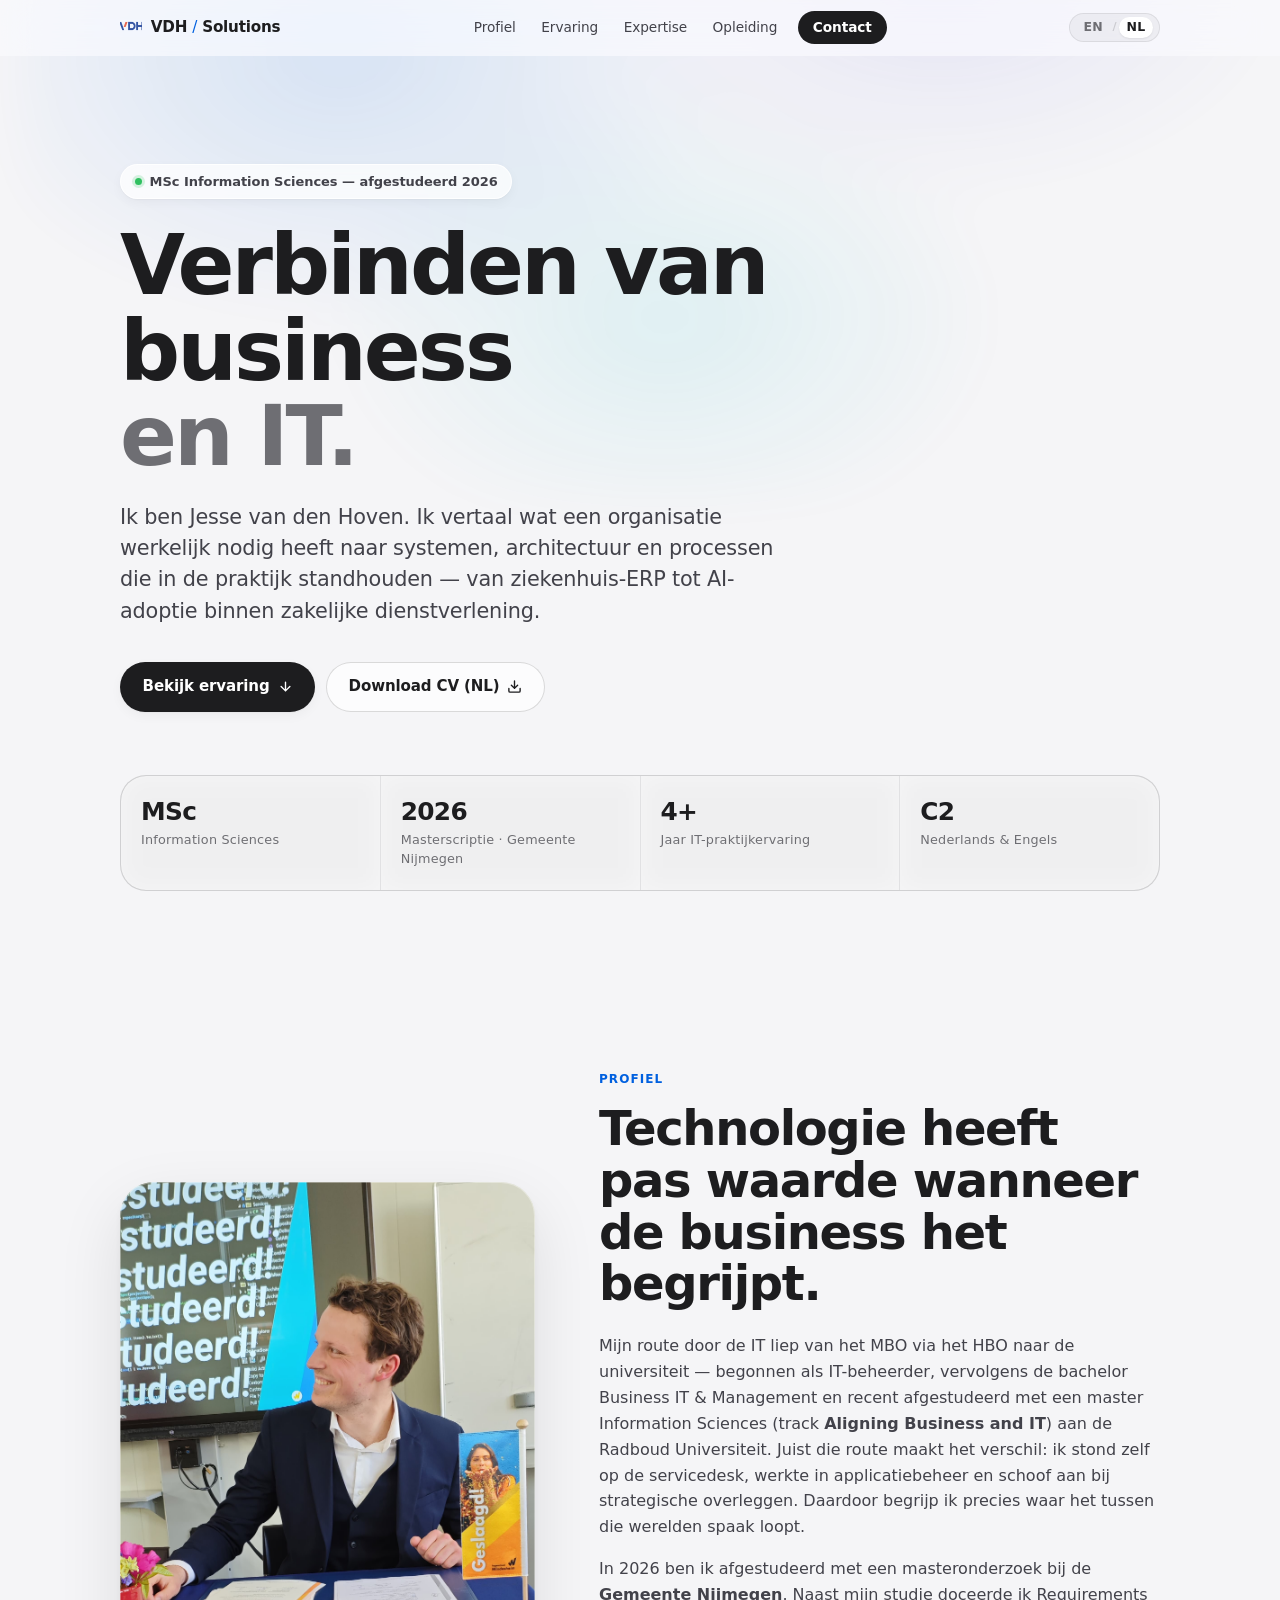
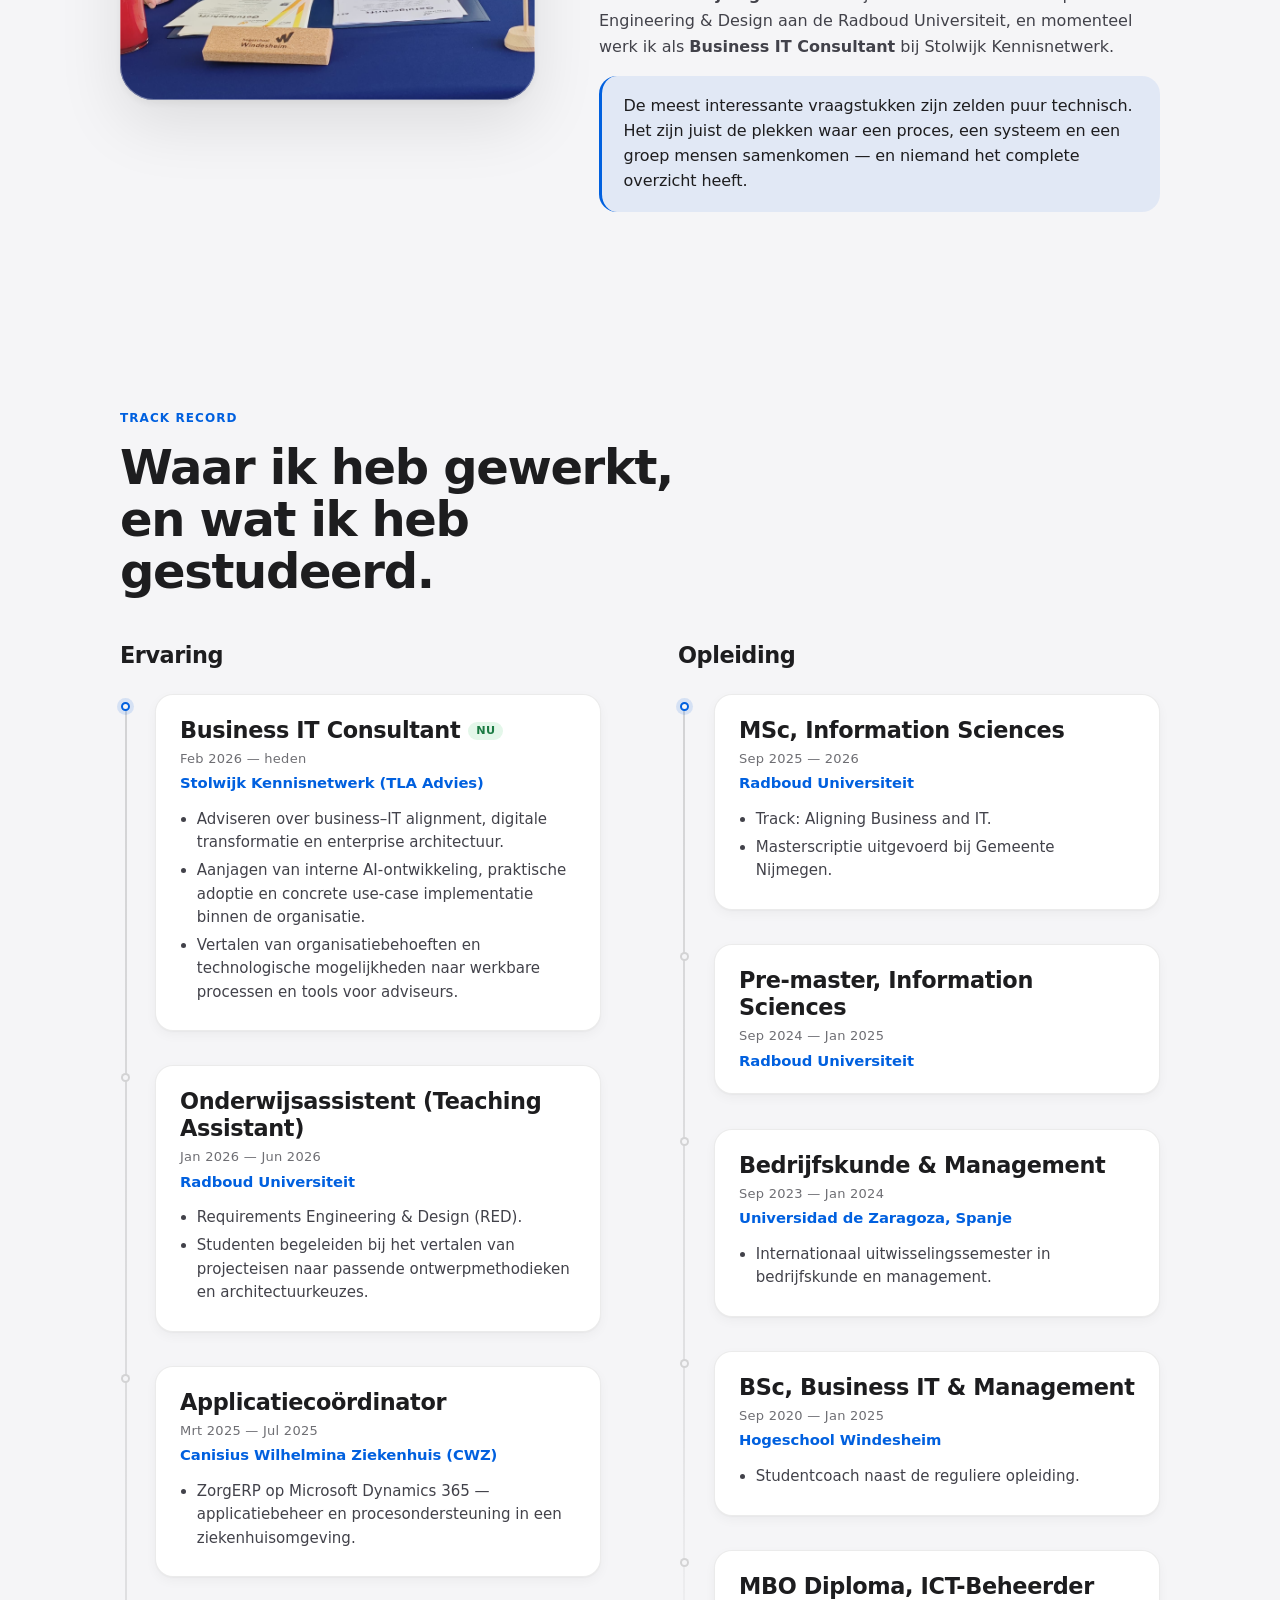
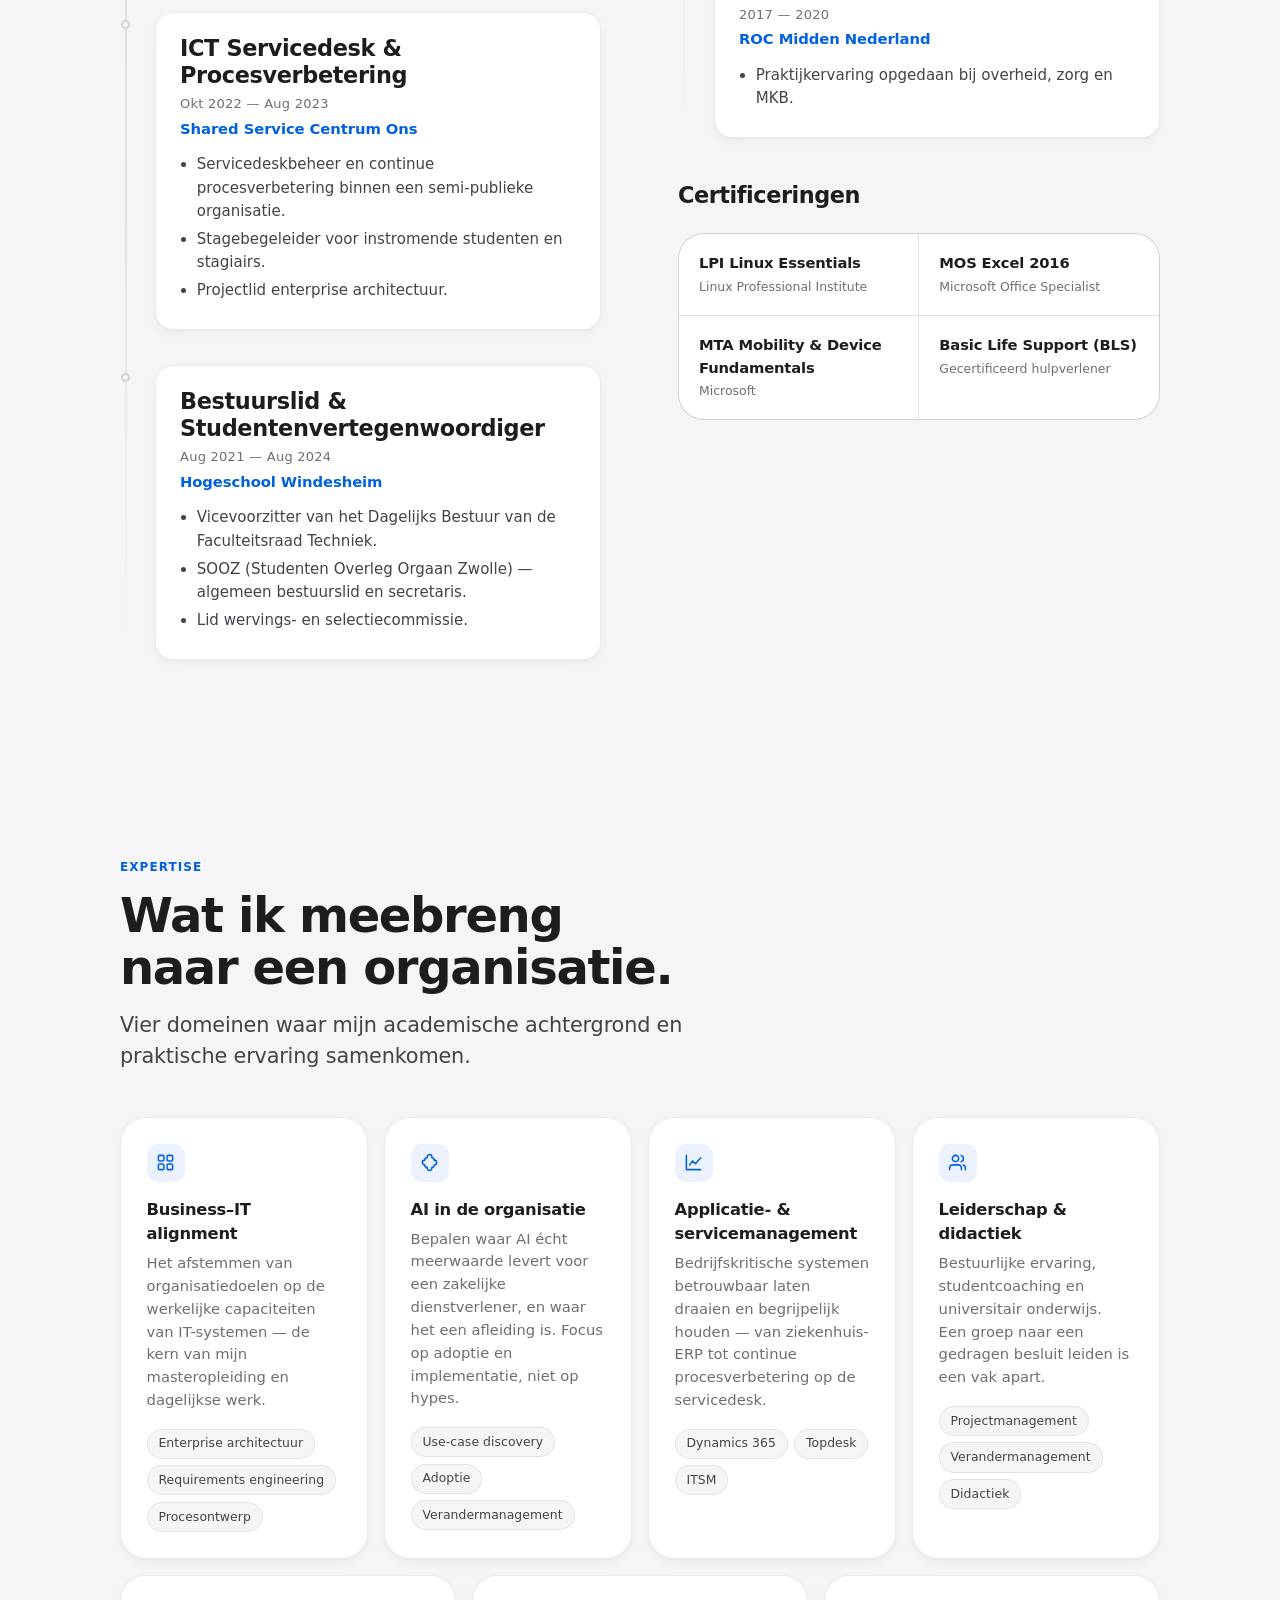
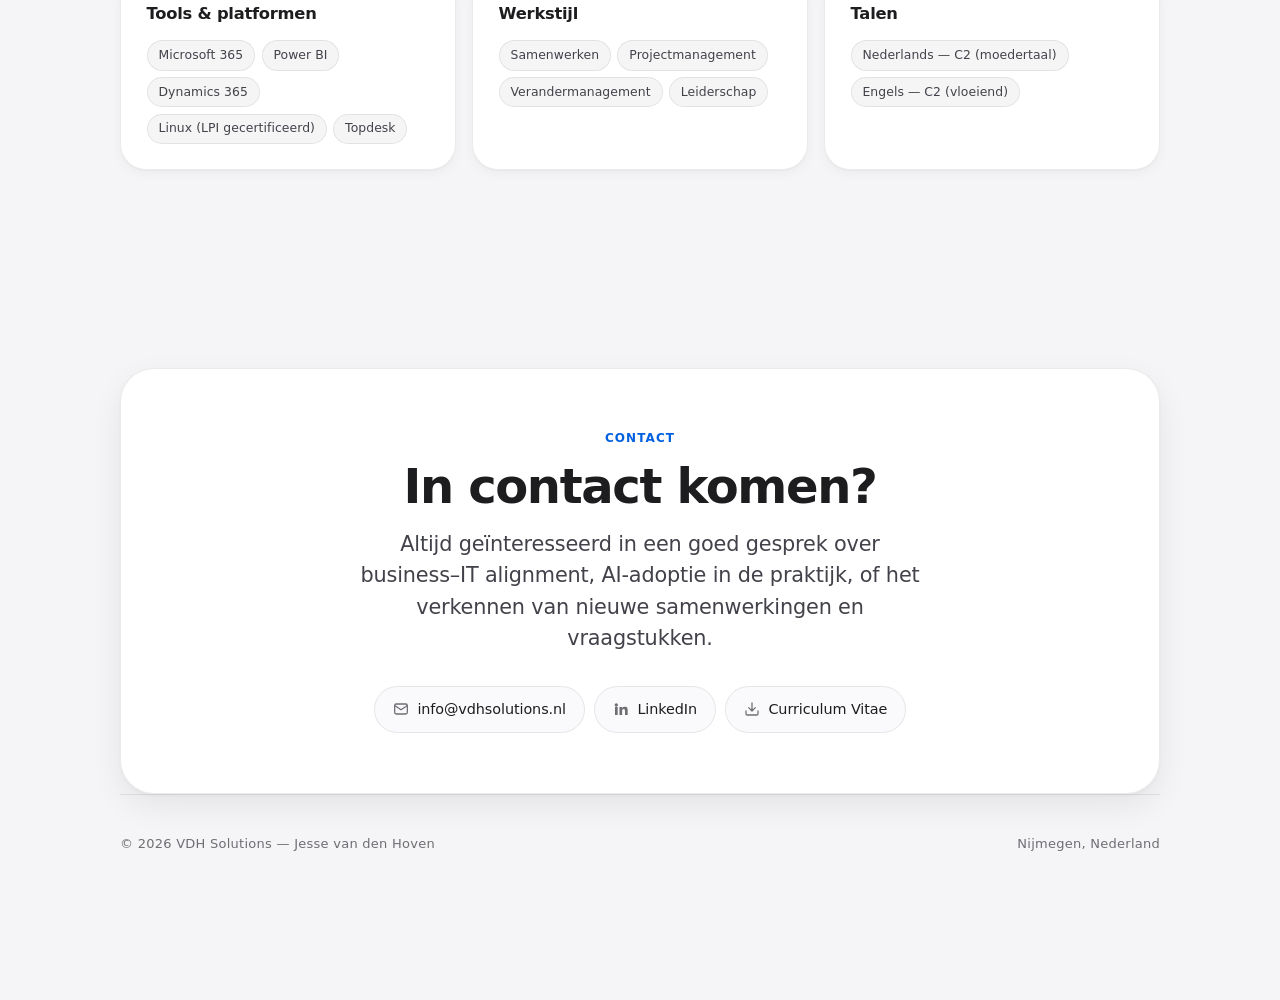
==== nl/index.html @ b7fca04f "Add complete Dutch version with smart switcher and update role to Business IT Consultant" ====
<!DOCTYPE html>
<html lang="nl">
<head>
<meta charset="UTF-8">
<meta name="viewport" content="width=device-width, initial-scale=1, viewport-fit=cover">
<title>Jesse van den Hoven — MSc Information Sciences | VDH Solutions</title>
<meta name="description" content="Jesse van den Hoven — Business IT Consultant & MSc Information Sciences (Aligning Business & IT), Radboud Universiteit. Business–IT alignment, applicatiebeheer en AI-adoptie. Gevestigd in Nijmegen.">
<link rel="canonical" href="https://vdhsolutions.nl/nl/">
<link rel="alternate" hreflang="en" href="https://vdhsolutions.nl/">
<link rel="alternate" hreflang="nl" href="https://vdhsolutions.nl/nl/">
<link rel="alternate" hreflang="x-default" href="https://vdhsolutions.nl/">
<meta name="robots" content="index, follow, max-image-preview:large, max-snippet:-1">
<meta name="author" content="Jesse van den Hoven">
<link rel="icon" href="/logo.png">

<meta property="og:type" content="profile">
<meta property="og:url" content="https://vdhsolutions.nl/nl/">
<meta property="og:site_name" content="VDH Solutions">
<meta property="og:locale" content="nl_NL">
<meta property="og:title" content="Jesse van den Hoven — MSc Information Sciences | Business IT Consultant">
<meta property="og:description" content="Business–IT alignment, applicatiebeheer en AI-adoptie. Gevestigd in Nijmegen.">
<meta property="og:image" content="https://vdhsolutions.nl/foto.jpeg">
<meta name="twitter:card" content="summary_large_image">
<meta name="twitter:title" content="Jesse van den Hoven — MSc Information Sciences | Business IT Consultant">
<meta name="twitter:description" content="Business–IT alignment, applicatiebeheer en AI-adoptie.">
<meta name="twitter:image" content="https://vdhsolutions.nl/foto.jpeg">

<script type="application/ld+json">
{
  "@context": "https://schema.org",
  "@type": "Person",
  "name": "Jesse van den Hoven",
  "url": "https://vdhsolutions.nl/nl/",
  "image": "https://vdhsolutions.nl/foto.jpeg",
  "email": "mailto:info@vdhsolutions.nl",
  "jobTitle": "Business IT Consultant",
  "description": "Business IT Consultant & MSc Information Sciences (Aligning Business and IT). Gespecialiseerd in business–IT alignment, digitale transformatie en AI-adoptie.",
  "address": {
    "@type": "PostalAddress",
    "addressLocality": "Nijmegen",
    "addressCountry": "NL"
  },
  "alumniOf": [
    { "@type": "CollegeOrUniversity", "name": "Radboud University" },
    { "@type": "CollegeOrUniversity", "name": "Hogeschool Windesheim" },
    { "@type": "CollegeOrUniversity", "name": "Universidad de Zaragoza" }
  ],
  "knowsLanguage": ["nl", "en"],
  "knowsAbout": [
    "Business–IT alignment",
    "Enterprise architecture",
    "Requirements engineering",
    "Application management",
    "Microsoft Dynamics 365",
    "AI adoption"
  ],
  "sameAs": ["https://www.linkedin.com/in/hvdjesse"]
}
</script>
<style>
/* ============================================================
   Tokens
   ============================================================ */
:root{
  --canvas:#f5f5f7;
  --surface:#ffffff;
  --surface-2:#fafafc;
  --ink:#1d1d1f;
  --ink-2:#42424a;
  --ink-3:#6e6e73;
  --hairline:rgba(0,0,0,.08);
  --hairline-strong:rgba(0,0,0,.14);
  --accent:#0060df;
  --accent-soft:rgba(0,96,223,.08);
  --shadow-s:0 1px 2px rgba(0,0,0,.04), 0 4px 12px rgba(0,0,0,.04);
  --shadow-m:0 2px 4px rgba(0,0,0,.04), 0 12px 32px rgba(0,0,0,.07);
  --shadow-l:0 4px 8px rgba(0,0,0,.05), 0 24px 64px rgba(0,0,0,.10);
  --r-s:12px;  --r-m:18px;  --r-l:26px;  --r-xl:34px;
  --gut:clamp(1.25rem, 4vw, 2.5rem);
  --maxw:1120px;
  --nav-h:56px;
}

*,*::before,*::after{box-sizing:border-box}
html{-webkit-text-size-adjust:100%; scroll-behavior:smooth; scroll-padding-top:calc(var(--nav-h) + 1.5rem)}
body{
  margin:0;
  background:var(--canvas);
  color:var(--ink);
  font:100%/1.5 -apple-system, BlinkMacSystemFont, "SF Pro Text", "Segoe UI", system-ui, Roboto, Helvetica, Arial, sans-serif;
  font-optical-sizing:auto;
  -webkit-font-smoothing:antialiased;
  overflow-x:hidden;
}
img{max-width:100%; display:block}
a{color:inherit; text-decoration:none}
::selection{background:rgba(0,96,223,.16)}

.wrap{width:100%; max-width:var(--maxw); margin-inline:auto; padding-inline:var(--gut)}

/* ============================================================
   Type scale
   ============================================================ */
.display{
  font-size:clamp(2.75rem, 8.5vw, 5.25rem);
  line-height:1.02;
  letter-spacing:-0.035em;
  font-weight:680;
  margin:0;
}
.h2{
  font-size:clamp(1.85rem, 4.6vw, 3rem);
  line-height:1.08;
  letter-spacing:-0.028em;
  font-weight:660;
  margin:0;
}
.h3{
  font-size:clamp(1.15rem, 2.3vw, 1.4rem);
  line-height:1.22;
  letter-spacing:-0.016em;
  font-weight:640;
  margin:0;
}
.lede{
  font-size:clamp(1.06rem, 2vw, 1.3rem);
  line-height:1.5;
  letter-spacing:-0.008em;
  color:var(--ink-2);
  margin:0;
}
.body{font-size:1rem; line-height:1.62; letter-spacing:0; color:var(--ink-2); margin:0}
.meta{
  font-size:.8125rem; line-height:1.4; letter-spacing:.02em;
  color:var(--ink-3); font-weight:520;
}
.eyebrow{
  font-size:.75rem; letter-spacing:.09em; text-transform:uppercase;
  font-weight:640; color:var(--accent); margin:0 0 .9rem;
}

/* ============================================================
   Nav
   ============================================================ */
.nav{
  position:fixed; inset:0 0 auto 0; z-index:100;
  height:var(--nav-h);
  background:rgba(250,250,252,.72);
  backdrop-filter:saturate(180%) blur(20px);
  -webkit-backdrop-filter:saturate(180%) blur(20px);
  border-bottom:1px solid transparent;
  transition:background 260ms ease, border-color 260ms ease;
}
.nav[data-scrolled="true"]{
  background:rgba(250,250,252,.82);
  border-bottom-color:var(--hairline);
}
.nav-in{
  height:100%; display:flex; align-items:center; justify-content:space-between; gap:1rem;
}
.brand{
  display:flex; align-items:center; gap:.55rem;
  font-size:.95rem; font-weight:640; letter-spacing:-.015em;
}
.brand .slash{color:var(--accent); font-weight:500}
.brand img{width:22px; height:22px; border-radius:6px; object-fit:cover}

.nav-links{
  display:flex; align-items:center; gap:.15rem;
  list-style:none; margin:0; padding:0;
}
.nav-links a{
  position:relative; display:block;
  padding:.42rem .72rem; border-radius:999px;
  font-size:.855rem; font-weight:520; letter-spacing:-.005em;
  color:var(--ink-2);
  transition:color 160ms ease, background-color 160ms ease;
}
.nav-links a:hover{color:var(--ink); background:rgba(0,0,0,.045)}
.nav-links a[aria-current="true"]{color:var(--ink); background:rgba(0,0,0,.055)}
.nav-cta{
  margin-left:.4rem; padding:.42rem .95rem !important;
  background:var(--ink) !important; color:#fff !important;
  font-weight:560 !important;
}
.nav-cta:hover{background:#000 !important}

.nav-right{
  display:flex; align-items:center; gap:.65rem;
}

.lang-switch{
  display:inline-flex; align-items:center; gap:.15rem;
  padding:.2rem .4rem; border-radius:999px;
  background:rgba(0,0,0,.04); border:1px solid var(--hairline);
  font-size:.78rem; font-weight:600; letter-spacing:.02em;
}
.lang-btn{
  display:inline-block; padding:.16rem .45rem; border-radius:999px;
  color:var(--ink-3); transition:all 160ms ease; text-decoration:none;
  cursor:pointer; line-height:1.2;
}
.lang-btn:hover:not(.active){color:var(--ink); background:rgba(0,0,0,.04)}
.lang-btn.active{
  color:var(--ink); background:var(--surface);
  box-shadow:0 1px 2px rgba(0,0,0,.08); font-weight:680; cursor:default;
}
.lang-sep{color:var(--hairline-strong); font-size:.7rem; user-select:none}

.burger{
  display:none; width:36px; height:36px; border:0; padding:0;
  background:rgba(0,0,0,.05); border-radius:10px; cursor:pointer;
  align-items:center; justify-content:center;
}
.burger span{
  display:block; width:16px; height:1.5px; background:var(--ink); border-radius:2px;
  transition:transform 300ms cubic-bezier(.32,.72,0,1), opacity 180ms ease;
}
.burger span + span{margin-top:4px}
.burger[aria-expanded="true"] span:nth-child(1){transform:translateY(5.5px) rotate(45deg)}
.burger[aria-expanded="true"] span:nth-child(2){opacity:0}
.burger[aria-expanded="true"] span:nth-child(3){transform:translateY(-5.5px) rotate(-45deg)}

/* mobile sheet */
.sheet{
  position:fixed; z-index:99;
  top:var(--nav-h); left:0; right:0;
  background:rgba(250,250,252,.9);
  backdrop-filter:saturate(180%) blur(24px);
  -webkit-backdrop-filter:saturate(180%) blur(24px);
  border-bottom:1px solid var(--hairline);
  padding:.5rem var(--gut) 1.1rem;
  transform-origin:top center;
  transform:translateY(-8px) scale(.985);
  opacity:0; visibility:hidden;
  transition:transform 340ms cubic-bezier(.32,.72,0,1), opacity 220ms ease, visibility 0s linear 340ms;
}
.sheet[data-open="true"]{
  transform:none; opacity:1; visibility:visible;
  transition:transform 380ms cubic-bezier(.32,.72,0,1), opacity 200ms ease, visibility 0s;
}
.sheet a{
  display:block; padding:.75rem .2rem;
  font-size:1.05rem; font-weight:540; letter-spacing:-.012em;
  border-bottom:1px solid var(--hairline);
}
.sheet a:last-of-type{border-bottom:0}
.sheet-lang{
  display:flex; align-items:center; justify-content:space-between;
  padding:.9rem .2rem .3rem; border-top:1px solid var(--hairline); margin-top:.4rem;
}

/* ============================================================
   Buttons
   ============================================================ */
.btn{
  display:inline-flex; align-items:center; gap:.5rem;
  padding:.78rem 1.35rem; border-radius:999px;
  font-size:.94rem; font-weight:560; letter-spacing:-.008em;
  border:1px solid transparent; cursor:pointer;
  will-change:transform;
  transition:transform 110ms cubic-bezier(.32,.72,0,1), background-color 180ms ease, box-shadow 180ms ease, border-color 180ms ease;
}
.btn:active{transform:scale(.965)}
.btn-primary{background:var(--ink); color:#fff; box-shadow:var(--shadow-s)}
.btn-primary:hover{background:#000; box-shadow:var(--shadow-m)}
.btn-ghost{background:rgba(255,255,255,.7); color:var(--ink); border-color:var(--hairline-strong)}
.btn-ghost:hover{background:#fff; border-color:rgba(0,0,0,.22)}
.btn svg{width:15px; height:15px; flex:none}

/* ============================================================
   Hero
   ============================================================ */
.hero{
  position:relative;
  padding:calc(var(--nav-h) + clamp(4rem, 12vh, 8rem)) 0 clamp(3.5rem, 9vh, 6rem);
  overflow:hidden;
}
.hero::before{
  content:""; position:absolute; z-index:0;
  top:-28%; left:50%; width:min(1250px, 145vw); aspect-ratio:1/.62;
  transform:translateX(-50%);
  background:
    radial-gradient(48% 52% at 26% 42%, rgba(0,96,223,.14), transparent 68%),
    radial-gradient(44% 46% at 74% 30%, rgba(88,86,214,.13), transparent 66%),
    radial-gradient(40% 44% at 52% 76%, rgba(0,180,190,.10), transparent 70%);
  filter:blur(28px);
  opacity:.9;
  pointer-events:none;
}
.hero-in{position:relative; z-index:1}

.badge{
  display:inline-flex; align-items:center; gap:.5rem;
  padding:.42rem .85rem .42rem .55rem; margin:0 0 1.5rem;
  border-radius:999px;
  background:rgba(255,255,255,.72);
  backdrop-filter:blur(14px); -webkit-backdrop-filter:blur(14px);
  border:1px solid rgba(255,255,255,.85);
  box-shadow:var(--shadow-s);
  font-size:.8125rem; font-weight:560; letter-spacing:-.004em; color:var(--ink-2);
}
.badge .dot{
  width:7px; height:7px; border-radius:50%; background:#30c060; flex:none;
  margin-left:.3rem; box-shadow:0 0 0 3px rgba(48,192,96,.18);
}
.hero .display{max-width:16ch}
.hero .display .fade{color:var(--ink-3)}
.hero .lede{max-width:52ch; margin-top:1.4rem}
.hero-actions{display:flex; flex-wrap:wrap; gap:.7rem; margin-top:2.2rem}

.hero-facts{
  display:grid; grid-template-columns:repeat(4, minmax(0,1fr));
  gap:1px; margin-top:clamp(3rem, 7vh, 4.5rem);
  background:var(--hairline); border:1px solid var(--hairline);
  border-radius:var(--r-l); overflow:hidden;
}
.fact{background:rgba(255,255,255,.66); backdrop-filter:blur(12px); -webkit-backdrop-filter:blur(12px); padding:1.35rem 1.25rem}
.fact b{display:block; font-size:1.55rem; font-weight:660; letter-spacing:-.028em; line-height:1.1}
.fact span{display:block; margin-top:.3rem; font-size:.8rem; letter-spacing:.015em; color:var(--ink-3)}

/* ============================================================
   Sections
   ============================================================ */
section{padding:clamp(4rem, 11vh, 7rem) 0; position:relative}
.sec-head{max-width:56ch; margin-bottom:clamp(2.25rem, 5vh, 3.5rem)}
.sec-head .lede{margin-top:1rem}

/* About */
.about{display:grid; grid-template-columns:0.85fr 1.15fr; gap:clamp(2rem,5vw,4rem); align-items:center}
.portrait{
  position:relative; border-radius:var(--r-xl); overflow:hidden;
  box-shadow:var(--shadow-l); background:var(--surface-2);
  aspect-ratio:4/5;
}
.portrait img{width:100%; height:100%; object-fit:cover; object-position:center 22%}
.portrait::after{
  content:""; position:absolute; inset:0;
  box-shadow:inset 0 0 0 1px rgba(255,255,255,.35);
  border-radius:inherit; pointer-events:none;
}
.about p + p{margin-top:1rem}
.quote{
  margin:1.75rem 0 0; padding:1.15rem 1.35rem;
  background:var(--accent-soft); border-radius:var(--r-m);
  border-left:3px solid var(--accent);
  font-size:1rem; line-height:1.55; letter-spacing:-.006em; color:var(--ink);
}

/* Timeline */
.rail{position:relative; padding-left:clamp(1.4rem, 3.5vw, 2.2rem)}
.rail::before{
  content:""; position:absolute; left:5px; top:.55rem; bottom:.55rem; width:1.5px;
  background:linear-gradient(180deg, var(--hairline-strong), var(--hairline) 70%, transparent);
  border-radius:2px;
}
.entry{position:relative; padding-bottom:2.15rem}
.entry:last-child{padding-bottom:0}
.entry::before{
  content:""; position:absolute;
  left:calc(-1 * clamp(1.4rem, 3.5vw, 2.2rem) + 1.5px);
  top:.5rem; width:9px; height:9px; border-radius:50%;
  background:var(--canvas); border:2px solid var(--hairline-strong);
  transition:border-color 260ms ease, box-shadow 260ms ease;
}
.entry[data-now="true"]::before{
  border-color:var(--accent);
  box-shadow:0 0 0 4px rgba(0,96,223,.13);
}
.entry-card{
  background:var(--surface); border:1px solid var(--hairline);
  border-radius:var(--r-m); padding:1.35rem 1.5rem;
  box-shadow:var(--shadow-s);
  transition:transform 320ms cubic-bezier(.32,.72,0,1), box-shadow 320ms ease, border-color 320ms ease;
}
.entry-card:hover{transform:translateY(-2px); box-shadow:var(--shadow-m); border-color:var(--hairline-strong)}
.entry-top{display:flex; flex-wrap:wrap; align-items:baseline; justify-content:space-between; gap:.35rem .9rem}
.org{margin:.28rem 0 0; font-size:.925rem; font-weight:560; color:var(--accent); letter-spacing:-.006em}
.entry-card ul{margin:.85rem 0 0; padding-left:1.05rem; color:var(--ink-2)}
.entry-card li{margin:.3rem 0; font-size:.94rem; line-height:1.55}
.now-pill{
  display:inline-block; padding:.15rem .5rem; border-radius:999px;
  background:rgba(48,192,96,.13); color:#1a7a42;
  font-size:.7rem; font-weight:640; letter-spacing:.03em; text-transform:uppercase;
  vertical-align:middle; margin-left:.5rem;
}

/* Two-column layout */
.split{display:grid; grid-template-columns:1fr 1fr; gap:clamp(2.5rem, 6vw, 5rem)}
.split h3.h3{margin-bottom:1.5rem; letter-spacing:-.02em}

/* Skills */
.cards{display:grid; grid-template-columns:repeat(auto-fit, minmax(240px,1fr)); gap:1rem}
.card{
  background:var(--surface); border:1px solid var(--hairline);
  border-radius:var(--r-l); padding:1.6rem;
  box-shadow:var(--shadow-s);
  transition:transform 320ms cubic-bezier(.32,.72,0,1), box-shadow 320ms ease;
}
.card:hover{transform:translateY(-3px); box-shadow:var(--shadow-m)}
.card .ico{
  width:38px; height:38px; border-radius:11px; margin-bottom:1rem;
  display:grid; place-items:center; background:var(--accent-soft); color:var(--accent);
}
.card .ico svg{width:19px; height:19px}
.card h4{margin:0 0 .35rem; font-size:1.02rem; font-weight:620; letter-spacing:-.015em}
.card p{margin:0; font-size:.92rem; line-height:1.55; color:var(--ink-3)}
.chips{display:flex; flex-wrap:wrap; gap:.4rem; margin-top:1.05rem}
.chip{
  padding:.3rem .68rem; border-radius:999px;
  background:rgba(0,0,0,.04); border:1px solid var(--hairline);
  font-size:.775rem; font-weight:520; letter-spacing:.005em; color:var(--ink-2);
}

/* Certificates */
.certs{
  display:grid; grid-template-columns:repeat(auto-fit, minmax(210px,1fr));
  gap:1px; margin-top:1rem;
  background:var(--hairline); border:1px solid var(--hairline);
  border-radius:var(--r-l); overflow:hidden;
}
.cert{background:var(--surface); padding:1.15rem 1.25rem}
.cert b{display:block; font-size:.92rem; font-weight:600; letter-spacing:-.01em}
.cert span{display:block; margin-top:.22rem; font-size:.78rem; color:var(--ink-3)}

/* Contact */
.contact-panel{
  background:var(--surface);
  border:1px solid var(--hairline);
  border-radius:var(--r-xl);
  padding:clamp(2.25rem, 5vw, 3.75rem);
  box-shadow:var(--shadow-m);
  text-align:center;
  position:relative; overflow:hidden;
}
.contact-panel::before{
  content:""; position:absolute; inset:auto -20% -70% -20%; height:150%;
  background:radial-gradient(50% 50% at 50% 100%, rgba(0,96,223,.09), transparent 70%);
  pointer-events:none;
}
.contact-panel > *{position:relative}
.contact-panel .lede{margin:1rem auto 0; max-width:44ch}
.links{display:flex; flex-wrap:wrap; gap:.6rem; justify-content:center; margin-top:2rem}
.link-pill{
  display:inline-flex; align-items:center; gap:.55rem;
  padding:.72rem 1.1rem; border-radius:999px;
  background:var(--surface-2); border:1px solid var(--hairline);
  font-size:.9rem; font-weight:520; letter-spacing:-.006em;
  will-change:transform;
  transition:transform 110ms cubic-bezier(.32,.72,0,1), background-color 200ms ease, border-color 200ms ease;
}
.link-pill:hover{background:#fff; border-color:var(--hairline-strong)}
.link-pill:active{transform:scale(.965)}
.link-pill svg{width:16px; height:16px; color:var(--ink-3)}

footer{
  padding:2.5rem 0 3rem; border-top:1px solid var(--hairline);
  display:flex; flex-wrap:wrap; gap:.75rem; justify-content:space-between; align-items:center;
}

/* ============================================================
   Scroll reveal
   ============================================================ */
.reveal{
  opacity:0; transform:translateY(18px);
  transition:opacity 620ms cubic-bezier(.22,.61,.36,1), transform 720ms cubic-bezier(.22,.61,.36,1);
  will-change:opacity, transform;
}
.reveal.in{opacity:1; transform:none}

/* ============================================================
   Responsive
   ============================================================ */
@media (max-width:900px){
  .about{grid-template-columns:1fr; gap:2rem}
  .portrait{max-width:340px; aspect-ratio:1/1}
  .split{grid-template-columns:1fr; gap:3rem}
  .hero-facts{grid-template-columns:repeat(2,1fr)}
}
@media (max-width:760px){
  .nav-links{display:none}
  .burger{display:inline-flex}
  .hero .display{max-width:none}
}
@media (max-width:420px){
  .hero-actions .btn{flex:1 1 100%; justify-content:center}
}

/* ============================================================
   Accessibility preferences
   ============================================================ */
@media (prefers-reduced-motion:reduce){
  html{scroll-behavior:auto}
  *,*::before,*::after{
    animation-duration:.01ms !important; animation-iteration-count:1 !important;
    transition-duration:.14s !important;
  }
  .reveal{transform:none; transition:opacity 200ms ease}
  .sheet{transform:none; transition:opacity 180ms ease, visibility 0s}
  .btn:active,.link-pill:active{transform:none}
  .entry-card:hover,.card:hover,.link-pill:hover{transform:none}
}
@media (prefers-reduced-transparency:reduce){
  .nav,.nav[data-scrolled="true"],.sheet{background:#fafafc; backdrop-filter:none; -webkit-backdrop-filter:none}
  .badge,.fact,.btn-ghost{background:#fff; backdrop-filter:none; -webkit-backdrop-filter:none}
  .hero::before{opacity:.45}
}
@media (prefers-contrast:more){
  :root{--ink-2:#2b2b30; --ink-3:#4a4a50; --hairline:rgba(0,0,0,.24); --hairline-strong:rgba(0,0,0,.42)}
  .nav{background:#fff; backdrop-filter:none}
  .hero::before{display:none}
}
:focus-visible{outline:2px solid var(--accent); outline-offset:3px; border-radius:6px}

@media print{
  .nav,.sheet,.hero::before,.hero-actions{display:none}
  body{background:#fff}
  .reveal{opacity:1; transform:none}
}
</style>
</head>
<body>

<!-- ============================ NAV ============================ -->
<nav class="nav" id="nav">
  <div class="wrap nav-in">
    <a class="brand" href="#top" aria-label="VDH Solutions — home">
      <img src="/logo.png" alt="">
      <span>VDH <span class="slash">/</span> Solutions</span>
    </a>

    <ul class="nav-links">
      <li><a href="#about">Profiel</a></li>
      <li><a href="#experience">Ervaring</a></li>
      <li><a href="#expertise">Expertise</a></li>
      <li><a href="#credentials">Opleiding</a></li>
      <li><a href="#contact" class="nav-cta">Contact</a></li>
    </ul>

    <div class="nav-right">
      <div class="lang-switch" role="group" aria-label="Taalkeuze">
        <a href="/" class="lang-btn" data-lang="en" hreflang="en" title="English version">EN</a>
        <span class="lang-sep">/</span>
        <span class="lang-btn active" aria-current="true" title="Nederlandse versie">NL</span>
      </div>

      <button class="burger" id="burger" aria-expanded="false" aria-controls="sheet" aria-label="Menu openen">
        <span></span><span></span><span></span>
      </button>
    </div>
  </div>
</nav>

<div class="sheet" id="sheet" data-open="false">
  <a href="#about">Profiel</a>
  <a href="#experience">Ervaring</a>
  <a href="#expertise">Expertise</a>
  <a href="#credentials">Opleiding</a>
  <a href="#contact">Contact</a>
  <div class="sheet-lang">
    <span class="meta">Taal / Language:</span>
    <div class="lang-switch">
      <a href="/" class="lang-btn" data-lang="en">EN</a>
      <span class="lang-sep">/</span>
      <span class="lang-btn active">NL</span>
    </div>
  </div>
</div>

<!-- ============================ HERO ============================ -->
<header class="hero" id="top">
  <div class="wrap hero-in">
    <p class="badge reveal">
      <span class="dot"></span>
      MSc Information Sciences — afgestudeerd 2026
    </p>

    <h1 class="display reveal">
      Verbinden van business<br><span class="fade">en IT.</span>
    </h1>

    <p class="lede reveal">
      Ik ben Jesse van den Hoven. Ik vertaal wat een organisatie werkelijk nodig heeft naar
      systemen, architectuur en processen die in de praktijk standhouden — van ziekenhuis-ERP
      tot AI-adoptie binnen zakelijke dienstverlening.
    </p>

    <div class="hero-actions reveal">
      <a href="#experience" class="btn btn-primary">
        Bekijk ervaring
        <svg viewBox="0 0 24 24" fill="none" stroke="currentColor" stroke-width="2.2" stroke-linecap="round" stroke-linejoin="round"><path d="M12 5v14M19 12l-7 7-7-7"/></svg>
      </a>
      <a href="/CV_Jesse_van_den_Hoven_NL.pdf" download class="btn btn-ghost">
        Download CV (NL)
        <svg viewBox="0 0 24 24" fill="none" stroke="currentColor" stroke-width="2.2" stroke-linecap="round" stroke-linejoin="round"><path d="M21 15v4a2 2 0 0 1-2 2H5a2 2 0 0 1-2-2v-4M7 10l5 5 5-5M12 15V3"/></svg>
      </a>
    </div>

    <div class="hero-facts reveal">
      <div class="fact"><b>MSc</b><span>Information Sciences</span></div>
      <div class="fact"><b>2026</b><span>Masterscriptie · Gemeente Nijmegen</span></div>
      <div class="fact"><b>4+</b><span>Jaar IT-praktijkervaring</span></div>
      <div class="fact"><b>C2</b><span>Nederlands &amp; Engels</span></div>
    </div>
  </div>
</header>

<!-- ============================ ABOUT ============================ -->
<section id="about">
  <div class="wrap about">
    <div class="portrait reveal">
      <img src="/foto.jpeg" alt="Portret van Jesse van den Hoven">
    </div>

    <div>
      <p class="eyebrow reveal">Profiel</p>
      <h2 class="h2 reveal">Technologie heeft pas waarde wanneer de business het begrijpt.</h2>

      <div class="reveal" style="margin-top:1.4rem">
        <p class="body">
          Mijn route door de IT liep van het MBO via het HBO naar de universiteit — begonnen
          als IT-beheerder, vervolgens de bachelor Business IT &amp; Management en recent
          afgestudeerd met een master Information Sciences (track <strong>Aligning Business and IT</strong>)
          aan de Radboud Universiteit. Juist die route maakt het verschil: ik stond zelf op
          de servicedesk, werkte in applicatiebeheer en schoof aan bij strategische overleggen.
          Daardoor begrijp ik precies waar het tussen die werelden spaak loopt.
        </p>
        <p class="body" style="margin-top:1rem">
          In 2026 ben ik afgestudeerd met een masteronderzoek bij de <strong>Gemeente Nijmegen</strong>.
          Naast mijn studie doceerde ik Requirements Engineering &amp; Design aan de Radboud Universiteit,
          en momenteel werk ik als <strong>Business IT Consultant</strong> bij Stolwijk Kennisnetwerk.
        </p>
        <p class="quote">
          De meest interessante vraagstukken zijn zelden puur technisch. Het zijn juist de
          plekken waar een proces, een systeem en een groep mensen samenkomen — en niemand
          het complete overzicht heeft.
        </p>
      </div>
    </div>
  </div>
</section>

<!-- ============================ EXPERIENCE + EDUCATION ============================ -->
<section id="experience">
  <div class="wrap">
    <div class="sec-head">
      <p class="eyebrow reveal">Track record</p>
      <h2 class="h2 reveal">Waar ik heb gewerkt, en wat ik heb gestudeerd.</h2>
    </div>

    <div class="split">
      <!-- Experience -->
      <div>
        <h3 class="h3 reveal">Ervaring</h3>
        <div class="rail">

          <article class="entry reveal" data-now="true">
            <div class="entry-card">
              <div class="entry-top">
                <h4 class="h3">Business IT Consultant<span class="now-pill">Nu</span></h4>
                <span class="meta">Feb 2026 — heden</span>
              </div>
              <p class="org">Stolwijk Kennisnetwerk (TLA Advies)</p>
              <ul>
                <li>Adviseren over business–IT alignment, digitale transformatie en enterprise architectuur.</li>
                <li>Aanjagen van interne AI-ontwikkeling, praktische adoptie en concrete use-case implementatie binnen de organisatie.</li>
                <li>Vertalen van organisatiebehoeften en technologische mogelijkheden naar werkbare processen en tools voor adviseurs.</li>
              </ul>
            </div>
          </article>

          <article class="entry reveal">
            <div class="entry-card">
              <div class="entry-top">
                <h4 class="h3">Onderwijsassistent (Teaching Assistant)</h4>
                <span class="meta">Jan 2026 — Jun 2026</span>
              </div>
              <p class="org">Radboud Universiteit</p>
              <ul>
                <li>Requirements Engineering &amp; Design (RED).</li>
                <li>Studenten begeleiden bij het vertalen van projecteisen naar passende ontwerpmethodieken en architectuurkeuzes.</li>
              </ul>
            </div>
          </article>

          <article class="entry reveal">
            <div class="entry-card">
              <div class="entry-top">
                <h4 class="h3">Applicatiecoördinator</h4>
                <span class="meta">Mrt 2025 — Jul 2025</span>
              </div>
              <p class="org">Canisius Wilhelmina Ziekenhuis (CWZ)</p>
              <ul>
                <li>ZorgERP op Microsoft Dynamics 365 — applicatiebeheer en procesondersteuning in een ziekenhuisomgeving.</li>
              </ul>
            </div>
          </article>

          <article class="entry reveal">
            <div class="entry-card">
              <div class="entry-top">
                <h4 class="h3">ICT Servicedesk &amp; Procesverbetering</h4>
                <span class="meta">Okt 2022 — Aug 2023</span>
              </div>
              <p class="org">Shared Service Centrum Ons</p>
              <ul>
                <li>Servicedeskbeheer en continue procesverbetering binnen een semi-publieke organisatie.</li>
                <li>Stagebegeleider voor instromende studenten en stagiairs.</li>
                <li>Projectlid enterprise architectuur.</li>
              </ul>
            </div>
          </article>

          <article class="entry reveal">
            <div class="entry-card">
              <div class="entry-top">
                <h4 class="h3">Bestuurslid &amp; Studentenvertegenwoordiger</h4>
                <span class="meta">Aug 2021 — Aug 2024</span>
              </div>
              <p class="org">Hogeschool Windesheim</p>
              <ul>
                <li>Vicevoorzitter van het Dagelijks Bestuur van de Faculteitsraad Techniek.</li>
                <li>SOOZ (Studenten Overleg Orgaan Zwolle) — algemeen bestuurslid en secretaris.</li>
                <li>Lid wervings- en selectiecommissie.</li>
              </ul>
            </div>
          </article>

        </div>
      </div>

      <!-- Education -->
      <div id="credentials">
        <h3 class="h3 reveal">Opleiding</h3>
        <div class="rail">

          <article class="entry reveal" data-now="true">
            <div class="entry-card">
              <div class="entry-top">
                <h4 class="h3">MSc, Information Sciences</h4>
                <span class="meta">Sep 2025 — 2026</span>
              </div>
              <p class="org">Radboud Universiteit</p>
              <ul>
                <li>Track: Aligning Business and IT.</li>
                <li>Masterscriptie uitgevoerd bij Gemeente Nijmegen.</li>
              </ul>
            </div>
          </article>

          <article class="entry reveal">
            <div class="entry-card">
              <div class="entry-top">
                <h4 class="h3">Pre-master, Information Sciences</h4>
                <span class="meta">Sep 2024 — Jan 2025</span>
              </div>
              <p class="org">Radboud Universiteit</p>
            </div>
          </article>

          <article class="entry reveal">
            <div class="entry-card">
              <div class="entry-top">
                <h4 class="h3">Bedrijfskunde &amp; Management</h4>
                <span class="meta">Sep 2023 — Jan 2024</span>
              </div>
              <p class="org">Universidad de Zaragoza, Spanje</p>
              <ul><li>Internationaal uitwisselingssemester in bedrijfskunde en management.</li></ul>
            </div>
          </article>

          <article class="entry reveal">
            <div class="entry-card">
              <div class="entry-top">
                <h4 class="h3">BSc, Business IT &amp; Management</h4>
                <span class="meta">Sep 2020 — Jan 2025</span>
              </div>
              <p class="org">Hogeschool Windesheim</p>
              <ul><li>Studentcoach naast de reguliere opleiding.</li></ul>
            </div>
          </article>

          <article class="entry reveal">
            <div class="entry-card">
              <div class="entry-top">
                <h4 class="h3">MBO Diploma, ICT-Beheerder</h4>
                <span class="meta">2017 — 2020</span>
              </div>
              <p class="org">ROC Midden Nederland</p>
              <ul><li>Praktijkervaring opgedaan bij overheid, zorg en MKB.</li></ul>
            </div>
          </article>

        </div>

        <h3 class="h3 reveal" style="margin-top:2.75rem">Certificeringen</h3>
        <div class="certs reveal">
          <div class="cert"><b>LPI Linux Essentials</b><span>Linux Professional Institute</span></div>
          <div class="cert"><b>MOS Excel 2016</b><span>Microsoft Office Specialist</span></div>
          <div class="cert"><b>MTA Mobility &amp; Device Fundamentals</b><span>Microsoft</span></div>
          <div class="cert"><b>Basic Life Support (BLS)</b><span>Gecertificeerd hulpverlener</span></div>
        </div>
      </div>
    </div>
  </div>
</section>

<!-- ============================ EXPERTISE ============================ -->
<section id="expertise">
  <div class="wrap">
    <div class="sec-head">
      <p class="eyebrow reveal">Expertise</p>
      <h2 class="h2 reveal">Wat ik meebreng naar een organisatie.</h2>
      <p class="lede reveal">
        Vier domeinen waar mijn academische achtergrond en praktische ervaring samenkomen.
      </p>
    </div>

    <div class="cards">

      <div class="card reveal">
        <div class="ico">
          <svg viewBox="0 0 24 24" fill="none" stroke="currentColor" stroke-width="1.9" stroke-linecap="round" stroke-linejoin="round"><rect x="3" y="3" width="7" height="7" rx="1.5"/><rect x="14" y="3" width="7" height="7" rx="1.5"/><rect x="3" y="14" width="7" height="7" rx="1.5"/><rect x="14" y="14" width="7" height="7" rx="1.5"/></svg>
        </div>
        <h4>Business–IT alignment</h4>
        <p>Het afstemmen van organisatiedoelen op de werkelijke capaciteiten van IT-systemen — de kern van mijn masteropleiding en dagelijkse werk.</p>
        <div class="chips"><span class="chip">Enterprise architectuur</span><span class="chip">Requirements engineering</span><span class="chip">Procesontwerp</span></div>
      </div>

      <div class="card reveal">
        <div class="ico">
          <svg viewBox="0 0 24 24" fill="none" stroke="currentColor" stroke-width="1.9" stroke-linecap="round" stroke-linejoin="round"><path d="M12 2a3 3 0 0 1 3 3v1a3 3 0 0 1 3 3 3 3 0 0 1 0 6 3 3 0 0 1-3 3v1a3 3 0 0 1-6 0v-1a3 3 0 0 1-3-3 3 3 0 0 1 0-6 3 3 0 0 1 3-3V5a3 3 0 0 1 3-3Z"/></svg>
        </div>
        <h4>AI in de organisatie</h4>
        <p>Bepalen waar AI écht meerwaarde levert voor een zakelijke dienstverlener, en waar het een afleiding is. Focus op adoptie en implementatie, niet op hypes.</p>
        <div class="chips"><span class="chip">Use-case discovery</span><span class="chip">Adoptie</span><span class="chip">Verandermanagement</span></div>
      </div>

      <div class="card reveal">
        <div class="ico">
          <svg viewBox="0 0 24 24" fill="none" stroke="currentColor" stroke-width="1.9" stroke-linecap="round" stroke-linejoin="round"><path d="M3 3v18h18"/><path d="M7 15l4-5 3.5 3.5L21 6"/></svg>
        </div>
        <h4>Applicatie- &amp; servicemanagement</h4>
        <p>Bedrijfskritische systemen betrouwbaar laten draaien en begrijpelijk houden — van ziekenhuis-ERP tot continue procesverbetering op de servicedesk.</p>
        <div class="chips"><span class="chip">Dynamics 365</span><span class="chip">Topdesk</span><span class="chip">ITSM</span></div>
      </div>

      <div class="card reveal">
        <div class="ico">
          <svg viewBox="0 0 24 24" fill="none" stroke="currentColor" stroke-width="1.9" stroke-linecap="round" stroke-linejoin="round"><path d="M17 21v-2a4 4 0 0 0-4-4H6a4 4 0 0 0-4 4v2"/><circle cx="9.5" cy="7" r="4"/><path d="M22 21v-2a4 4 0 0 0-3-3.87M16.5 3.13a4 4 0 0 1 0 7.75"/></svg>
        </div>
        <h4>Leiderschap &amp; didactiek</h4>
        <p>Bestuurlijke ervaring, studentcoaching en universitair onderwijs. Een groep naar een gedragen besluit leiden is een vak apart.</p>
        <div class="chips"><span class="chip">Projectmanagement</span><span class="chip">Verandermanagement</span><span class="chip">Didactiek</span></div>
      </div>

    </div>

    <div class="cards reveal" style="margin-top:1rem">
      <div class="card">
        <h4 style="margin-bottom:.9rem">Tools &amp; platformen</h4>
        <div class="chips" style="margin-top:0">
          <span class="chip">Microsoft 365</span>
          <span class="chip">Power BI</span>
          <span class="chip">Dynamics 365</span>
          <span class="chip">Linux (LPI gecertificeerd)</span>
          <span class="chip">Topdesk</span>
        </div>
      </div>
      <div class="card">
        <h4 style="margin-bottom:.9rem">Werkstijl</h4>
        <div class="chips" style="margin-top:0">
          <span class="chip">Samenwerken</span>
          <span class="chip">Projectmanagement</span>
          <span class="chip">Verandermanagement</span>
          <span class="chip">Leiderschap</span>
        </div>
      </div>
      <div class="card">
        <h4 style="margin-bottom:.9rem">Talen</h4>
        <div class="chips" style="margin-top:0">
          <span class="chip">Nederlands — C2 (moedertaal)</span>
          <span class="chip">Engels — C2 (vloeiend)</span>
        </div>
      </div>
    </div>
  </div>
</section>

<!-- ============================ CONTACT ============================ -->
<section id="contact">
  <div class="wrap">
    <div class="contact-panel reveal">
      <p class="eyebrow">Contact</p>
      <h2 class="h2">In contact komen?</h2>
      <p class="lede">
        Altijd geïnteresseerd in een goed gesprek over business–IT alignment, AI-adoptie in de praktijk, of het verkennen van nieuwe samenwerkingen en vraagstukken.
      </p>

      <div class="links">
        <a class="link-pill" href="mailto:info@vdhsolutions.nl">
          <svg viewBox="0 0 24 24" fill="none" stroke="currentColor" stroke-width="1.9" stroke-linecap="round" stroke-linejoin="round"><rect x="2.5" y="4.5" width="19" height="15" rx="2.5"/><path d="m3 7 9 6 9-6"/></svg>
          info@vdhsolutions.nl
        </a>
        <a class="link-pill" href="https://www.linkedin.com/in/hvdjesse" target="_blank" rel="noopener">
          <svg viewBox="0 0 24 24" fill="currentColor"><path d="M4.98 3.5a2.5 2.5 0 1 1 0 5 2.5 2.5 0 0 1 0-5ZM3 9h4v12H3V9Zm7 0h3.8v1.7h.05A4.2 4.2 0 0 1 17.6 8.7c4 0 4.4 2.4 4.4 5.6V21h-4v-5.8c0-1.4 0-3.2-2-3.2s-2.3 1.5-2.3 3.1V21h-4V9Z"/></svg>
          LinkedIn
        </a>
        <a class="link-pill" href="/CV_Jesse_van_den_Hoven_NL.pdf" download>
          <svg viewBox="0 0 24 24" fill="none" stroke="currentColor" stroke-width="1.9" stroke-linecap="round" stroke-linejoin="round"><path d="M21 15v4a2 2 0 0 1-2 2H5a2 2 0 0 1-2-2v-4M7 10l5 5 5-5M12 15V3"/></svg>
          Curriculum Vitae
        </a>
      </div>
    </div>

    <footer class="wrap" style="padding-inline:0">
      <span class="meta">© 2026 VDH Solutions — Jesse van den Hoven</span>
      <span class="meta">Nijmegen, Nederland</span>
    </footer>
  </div>
</section>

<script>
(() => {
  const reduced = matchMedia('(prefers-reduced-motion: reduce)').matches;

  /* ---------- Nav material reacts to scroll ---------- */
  const nav = document.getElementById('nav');
  let ticking = false;
  const onScroll = () => {
    if (ticking) return;
    ticking = true;
    requestAnimationFrame(() => {
      nav.dataset.scrolled = String(window.scrollY > 8);
      ticking = false;
    });
  };
  addEventListener('scroll', onScroll, { passive: true });
  onScroll();

  /* ---------- Mobile sheet: same path in and out ---------- */
  const burger = document.getElementById('burger');
  const sheet  = document.getElementById('sheet');
  const setOpen = (open) => {
    sheet.dataset.open = String(open);
    burger.setAttribute('aria-expanded', String(open));
    burger.setAttribute('aria-label', open ? 'Menu sluiten' : 'Menu openen');
  };
  burger.addEventListener('click', () => setOpen(sheet.dataset.open !== 'true'));
  sheet.querySelectorAll('a').forEach(a => a.addEventListener('click', () => setOpen(false)));
  addEventListener('keydown', e => { if (e.key === 'Escape') setOpen(false); });
  addEventListener('click', e => {
    if (sheet.dataset.open === 'true' && !sheet.contains(e.target) && !burger.contains(e.target)) setOpen(false);
  });

  /* ---------- Language switcher: remember preference and retain hash ---------- */
  document.querySelectorAll('.lang-btn[data-lang]').forEach(btn => {
    btn.addEventListener('click', (e) => {
      const targetLang = btn.dataset.lang;
      localStorage.setItem('preferred_lang', targetLang);
      const hash = window.location.hash;
      const href = btn.getAttribute('href');
      if (hash && href) {
        e.preventDefault();
        window.location.href = href + hash;
      }
    });
  });

  /* ---------- Reveal on scroll, staggered by position in group ---------- */
  const items = [...document.querySelectorAll('.reveal')];
  if (!('IntersectionObserver' in window)) {
    items.forEach(el => el.classList.add('in'));
  } else {
    const io = new IntersectionObserver((entries) => {
      entries.forEach(entry => {
        if (!entry.isIntersecting) return;
        const el = entry.target;
        const group = el.parentElement ? [...el.parentElement.children].filter(c => c.classList.contains('reveal')) : [el];
        const i = Math.min(group.indexOf(el), 6);
        el.style.transitionDelay = reduced ? '0ms' : `${i * 65}ms`;
        el.classList.add('in');
        io.unobserve(el);
      });
    }, { rootMargin: '0px 0px -8% 0px', threshold: 0.06 });
    items.forEach(el => io.observe(el));
  }

  /* ---------- Instant press feedback (pointer-down, not release) ---------- */
  document.querySelectorAll('.btn, .link-pill, .entry-card, .card').forEach(el => {
    el.addEventListener('pointerdown', () => el.style.willChange = 'transform');
    el.addEventListener('pointerup',   () => el.style.willChange = '');
    el.addEventListener('pointercancel', () => el.style.willChange = '');
  });

  /* ---------- Current section in the nav ---------- */
  const links = [...document.querySelectorAll('.nav-links a[href^="#"]')];
  const targets = links
    .map(a => ({ a, sec: document.querySelector(a.getAttribute('href')) }))
    .filter(t => t.sec);
  if ('IntersectionObserver' in window && targets.length) {
    const spy = new IntersectionObserver((entries) => {
      entries.forEach(e => {
        const t = targets.find(t => t.sec === e.target);
        if (t) t.a.setAttribute('aria-current', String(e.isIntersecting && e.intersectionRatio > 0.25));
      });
    }, { rootMargin: '-45% 0px -45% 0px', threshold: [0, 0.26, 1] });
    targets.forEach(t => spy.observe(t.sec));
  }
})();
</script>
</body>
</html>
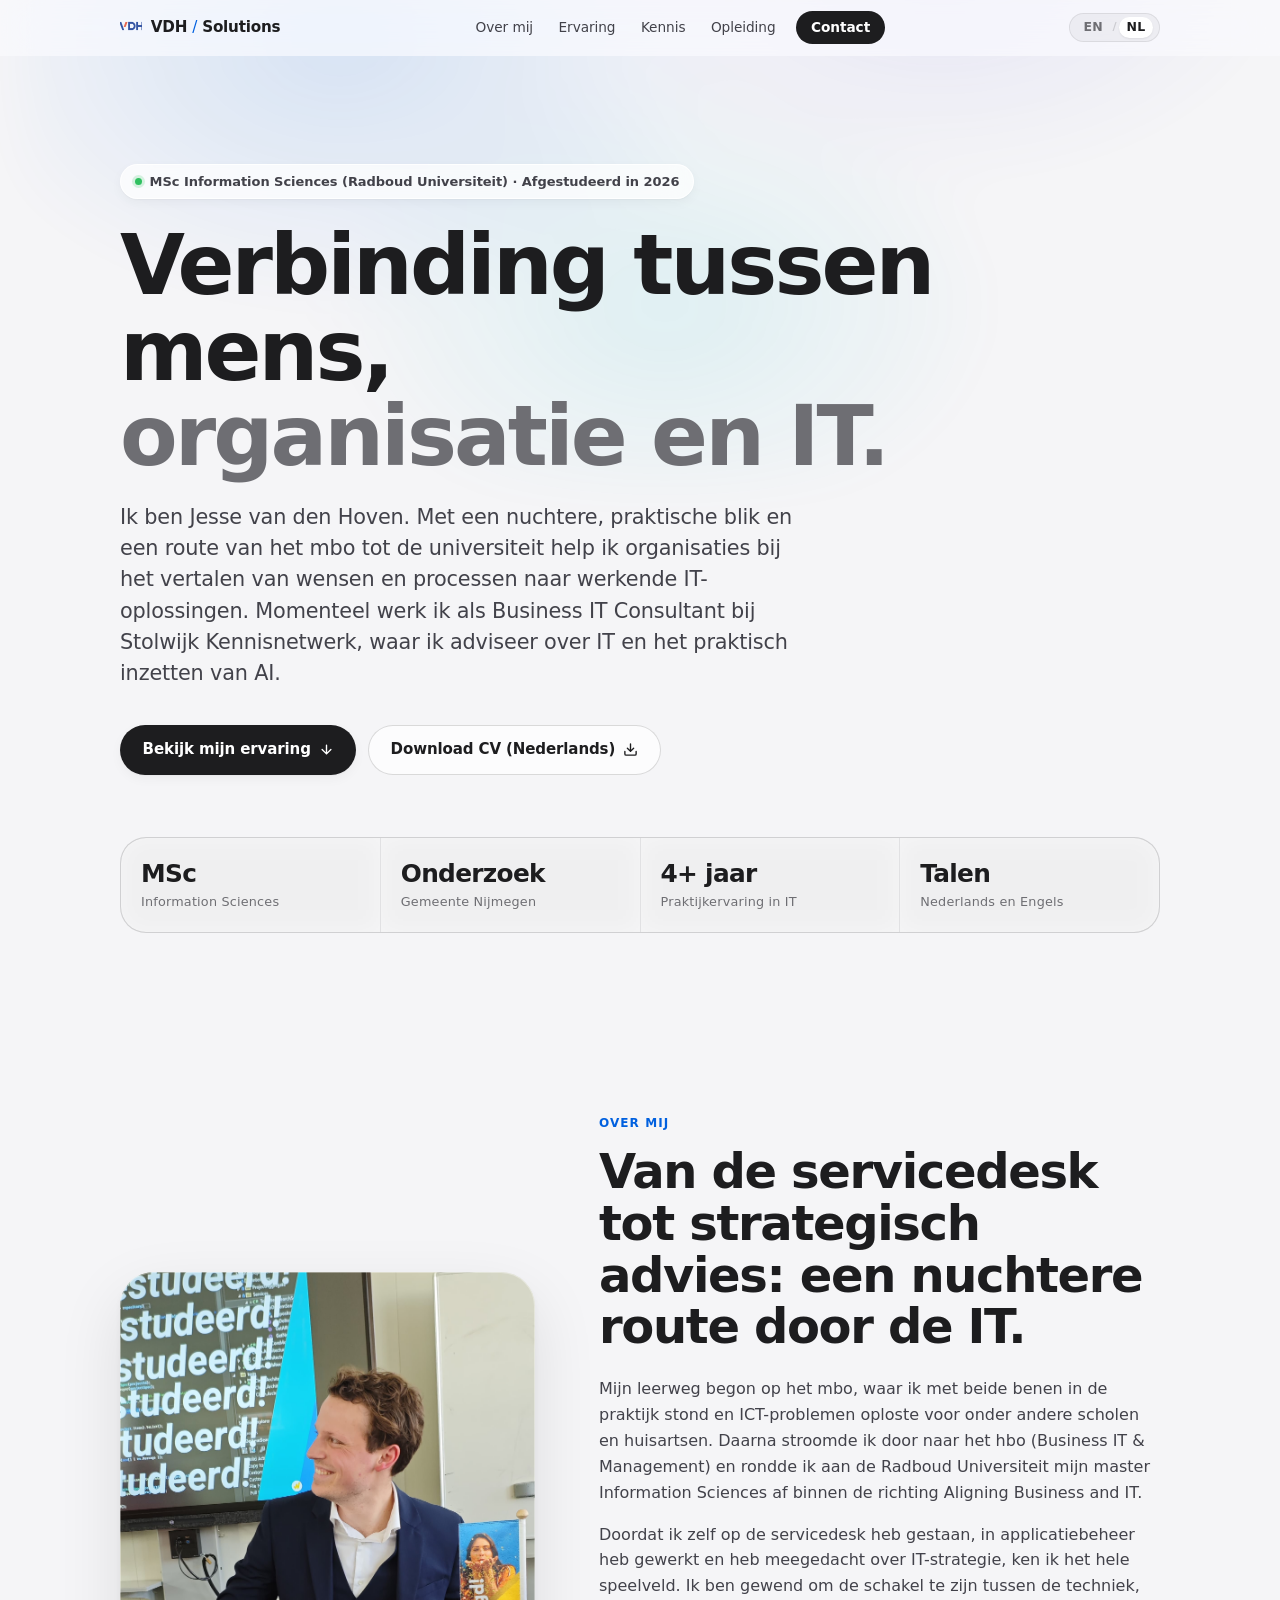
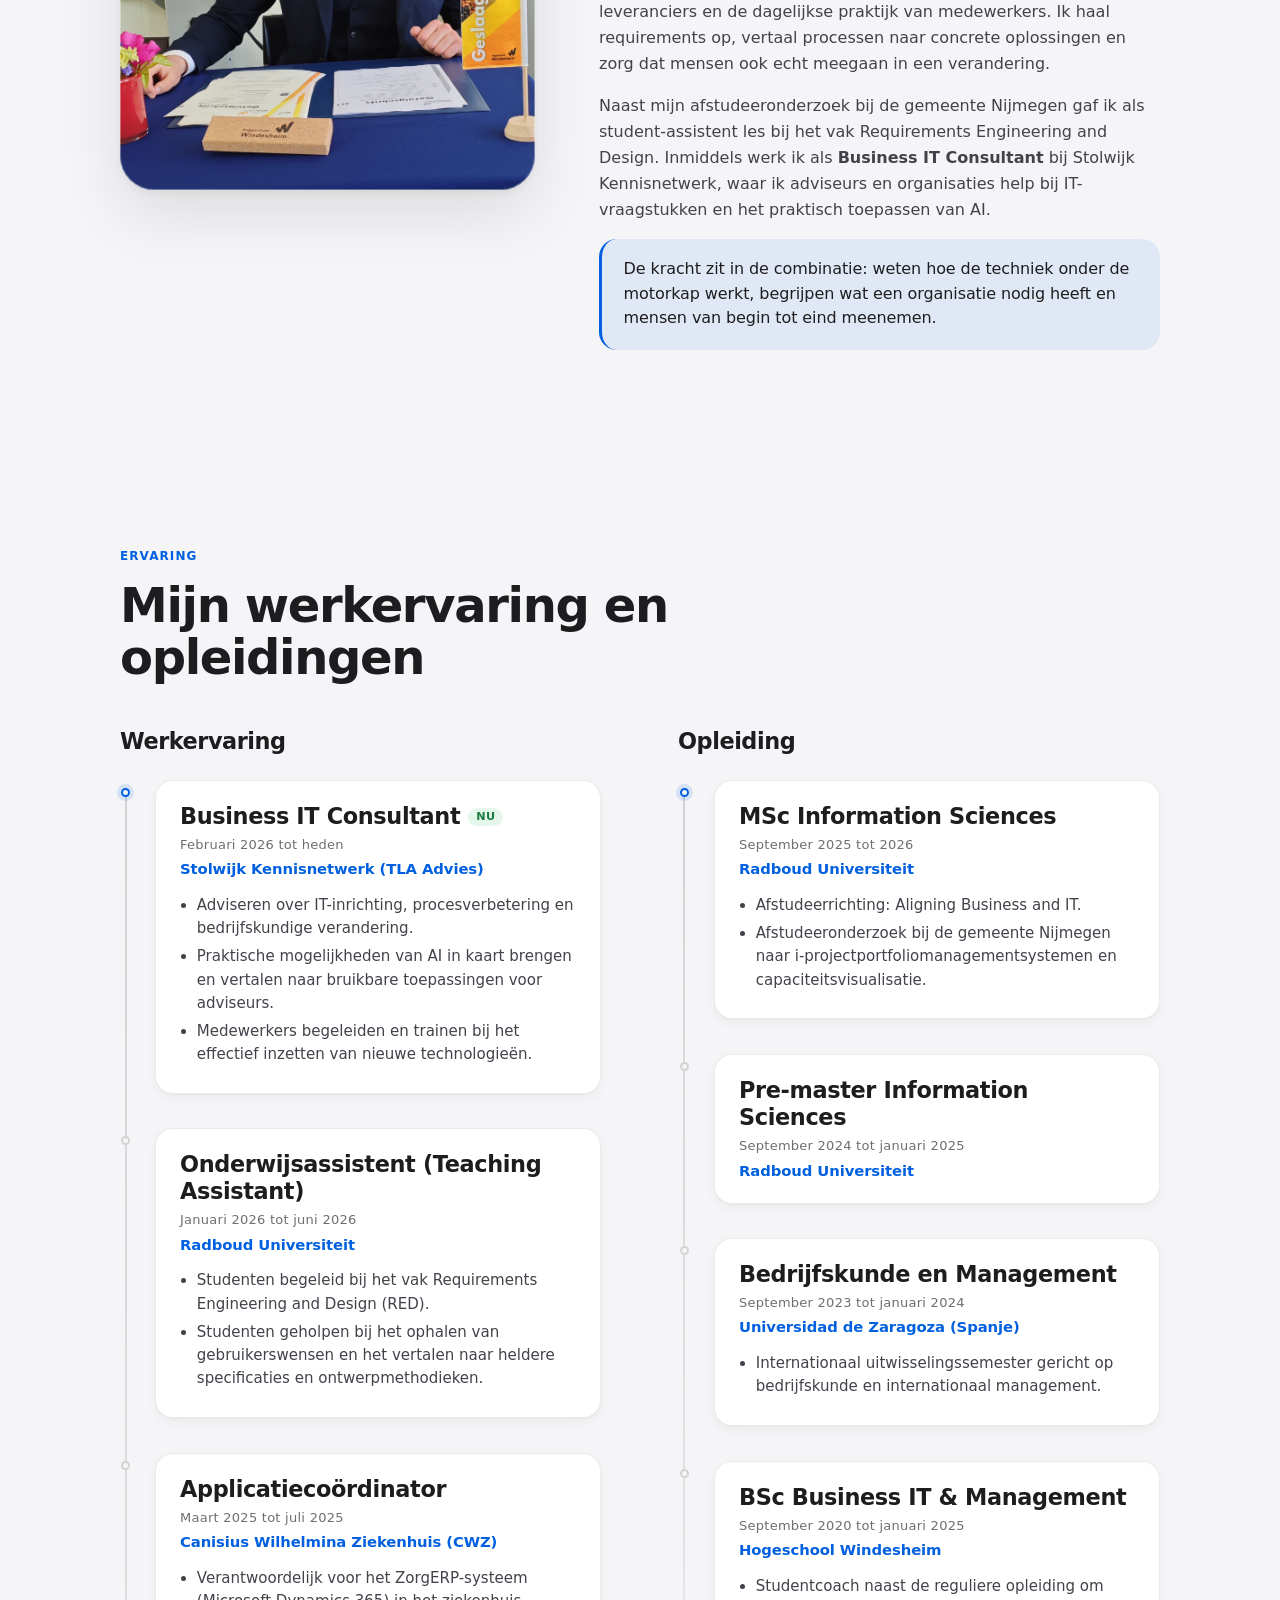
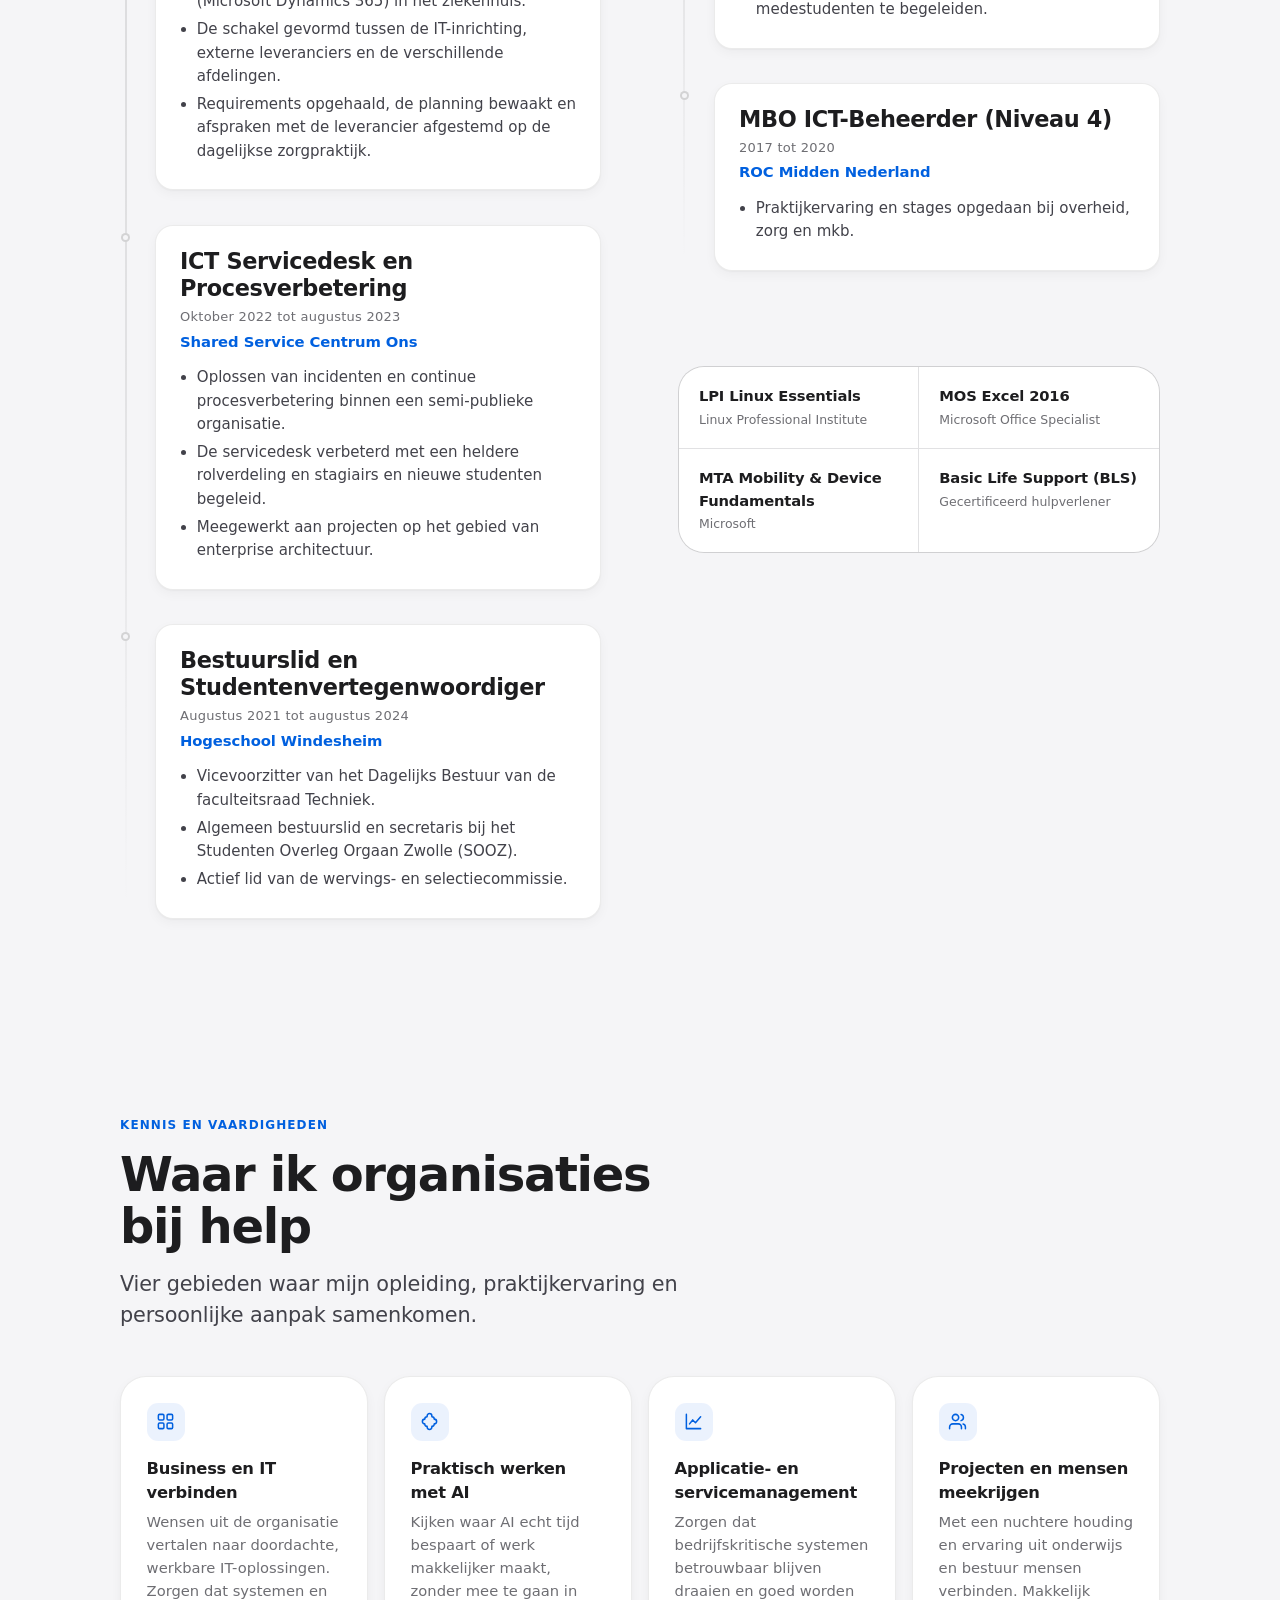
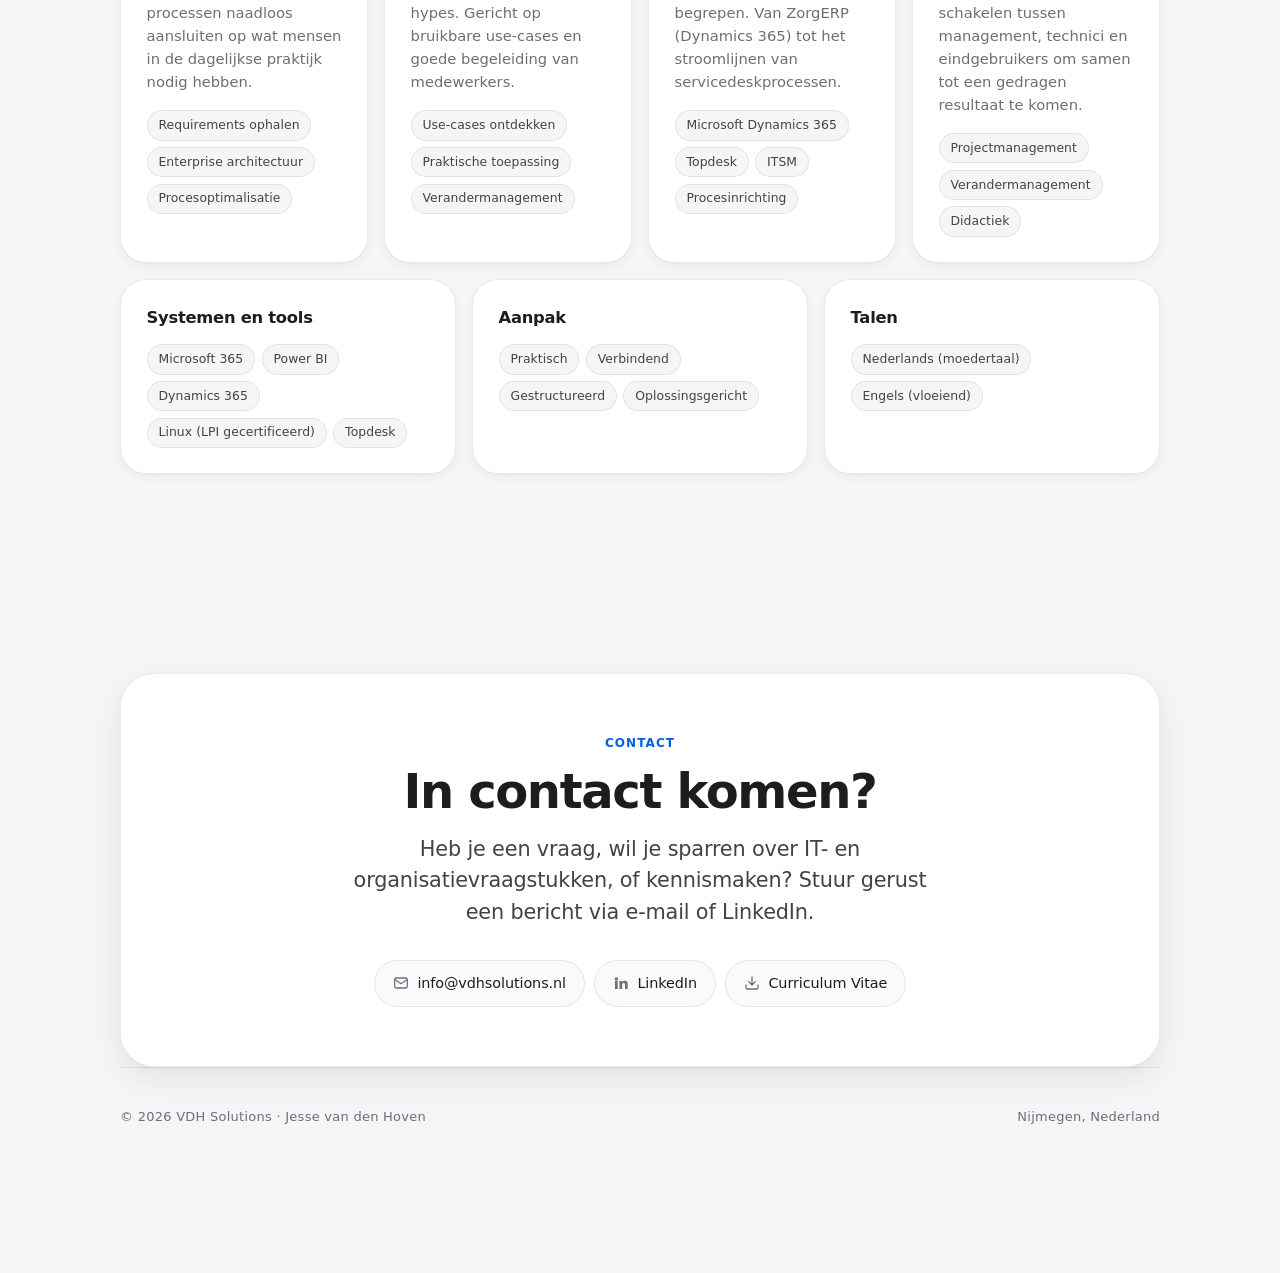
==== commit 57af2d38: "Humanize copy: remove AI phrasing and em-dashes, align voice with Jesse's personal writing style" ====
--- a/nl/index.html
+++ b/nl/index.html
@@ -3,8 +3,8 @@
 <head>
 <meta charset="UTF-8">
 <meta name="viewport" content="width=device-width, initial-scale=1, viewport-fit=cover">
-<title>Jesse van den Hoven — MSc Information Sciences | VDH Solutions</title>
-<meta name="description" content="Jesse van den Hoven — Business IT Consultant & MSc Information Sciences (Aligning Business & IT), Radboud Universiteit. Business–IT alignment, applicatiebeheer en AI-adoptie. Gevestigd in Nijmegen.">
+<title>Jesse van den Hoven | Business IT Consultant | VDH Solutions</title>
+<meta name="description" content="Jesse van den Hoven: Business IT Consultant en MSc Information Sciences (Radboud Universiteit). Praktische verbinding tussen mens, organisatie en IT. Gevestigd in Nijmegen.">
 <link rel="canonical" href="https://vdhsolutions.nl/nl/">
 <link rel="alternate" hreflang="en" href="https://vdhsolutions.nl/">
 <link rel="alternate" hreflang="nl" href="https://vdhsolutions.nl/nl/">
@@ -17,12 +17,12 @@
 <meta property="og:url" content="https://vdhsolutions.nl/nl/">
 <meta property="og:site_name" content="VDH Solutions">
 <meta property="og:locale" content="nl_NL">
-<meta property="og:title" content="Jesse van den Hoven — MSc Information Sciences | Business IT Consultant">
-<meta property="og:description" content="Business–IT alignment, applicatiebeheer en AI-adoptie. Gevestigd in Nijmegen.">
+<meta property="og:title" content="Jesse van den Hoven | Business IT Consultant">
+<meta property="og:description" content="Praktische verbinding tussen mens, organisatie en IT. Gevestigd in Nijmegen.">
 <meta property="og:image" content="https://vdhsolutions.nl/foto.jpeg">
 <meta name="twitter:card" content="summary_large_image">
-<meta name="twitter:title" content="Jesse van den Hoven — MSc Information Sciences | Business IT Consultant">
-<meta name="twitter:description" content="Business–IT alignment, applicatiebeheer en AI-adoptie.">
+<meta name="twitter:title" content="Jesse van den Hoven | Business IT Consultant">
+<meta name="twitter:description" content="Praktische verbinding tussen mens, organisatie en IT.">
 <meta name="twitter:image" content="https://vdhsolutions.nl/foto.jpeg">
 
 <script type="application/ld+json">
@@ -34,7 +34,7 @@
   "image": "https://vdhsolutions.nl/foto.jpeg",
   "email": "mailto:info@vdhsolutions.nl",
   "jobTitle": "Business IT Consultant",
-  "description": "Business IT Consultant & MSc Information Sciences (Aligning Business and IT). Gespecialiseerd in business–IT alignment, digitale transformatie en AI-adoptie.",
+  "description": "Business IT Consultant en MSc Information Sciences (Aligning Business and IT). Gespecialiseerd in het verbinden van mens, organisatie en IT, procesoptimalisatie en praktische AI-adoptie.",
   "address": {
     "@type": "PostalAddress",
     "addressLocality": "Nijmegen",
@@ -47,12 +47,12 @@
   ],
   "knowsLanguage": ["nl", "en"],
   "knowsAbout": [
-    "Business–IT alignment",
-    "Enterprise architecture",
+    "Business en IT alignment",
+    "Enterprise architectuur",
     "Requirements engineering",
-    "Application management",
+    "Applicatiebeheer",
     "Microsoft Dynamics 365",
-    "AI adoption"
+    "AI adoptie"
   ],
   "sameAs": ["https://www.linkedin.com/in/hvdjesse"]
 }
@@ -524,15 +524,15 @@
 <!-- ============================ NAV ============================ -->
 <nav class="nav" id="nav">
   <div class="wrap nav-in">
-    <a class="brand" href="#top" aria-label="VDH Solutions — home">
+    <a class="brand" href="#top" aria-label="VDH Solutions, startpagina">
       <img src="/logo.png" alt="">
       <span>VDH <span class="slash">/</span> Solutions</span>
     </a>
 
     <ul class="nav-links">
-      <li><a href="#about">Profiel</a></li>
+      <li><a href="#about">Over mij</a></li>
       <li><a href="#experience">Ervaring</a></li>
-      <li><a href="#expertise">Expertise</a></li>
+      <li><a href="#expertise">Kennis</a></li>
       <li><a href="#credentials">Opleiding</a></li>
       <li><a href="#contact" class="nav-cta">Contact</a></li>
     </ul>
@@ -552,13 +552,13 @@
 </nav>
 
 <div class="sheet" id="sheet" data-open="false">
-  <a href="#about">Profiel</a>
+  <a href="#about">Over mij</a>
   <a href="#experience">Ervaring</a>
-  <a href="#expertise">Expertise</a>
+  <a href="#expertise">Kennis</a>
   <a href="#credentials">Opleiding</a>
   <a href="#contact">Contact</a>
   <div class="sheet-lang">
-    <span class="meta">Taal / Language:</span>
+    <span class="meta">Taal:</span>
     <div class="lang-switch">
       <a href="/" class="lang-btn" data-lang="en">EN</a>
       <span class="lang-sep">/</span>
@@ -572,35 +572,36 @@
   <div class="wrap hero-in">
     <p class="badge reveal">
       <span class="dot"></span>
-      MSc Information Sciences — afgestudeerd 2026
+      MSc Information Sciences (Radboud Universiteit) · Afgestudeerd in 2026
     </p>
 
     <h1 class="display reveal">
-      Verbinden van business<br><span class="fade">en IT.</span>
+      Verbinding tussen mens,<br><span class="fade">organisatie en IT.</span>
     </h1>
 
     <p class="lede reveal">
-      Ik ben Jesse van den Hoven. Ik vertaal wat een organisatie werkelijk nodig heeft naar
-      systemen, architectuur en processen die in de praktijk standhouden — van ziekenhuis-ERP
-      tot AI-adoptie binnen zakelijke dienstverlening.
+      Ik ben Jesse van den Hoven. Met een nuchtere, praktische blik en een route van het mbo
+      tot de universiteit help ik organisaties bij het vertalen van wensen en processen naar
+      werkende IT-oplossingen. Momenteel werk ik als Business IT Consultant bij Stolwijk Kennisnetwerk,
+      waar ik adviseer over IT en het praktisch inzetten van AI.
     </p>
 
     <div class="hero-actions reveal">
       <a href="#experience" class="btn btn-primary">
-        Bekijk ervaring
+        Bekijk mijn ervaring
         <svg viewBox="0 0 24 24" fill="none" stroke="currentColor" stroke-width="2.2" stroke-linecap="round" stroke-linejoin="round"><path d="M12 5v14M19 12l-7 7-7-7"/></svg>
       </a>
       <a href="/CV_Jesse_van_den_Hoven_NL.pdf" download class="btn btn-ghost">
-        Download CV (NL)
+        Download CV (Nederlands)
         <svg viewBox="0 0 24 24" fill="none" stroke="currentColor" stroke-width="2.2" stroke-linecap="round" stroke-linejoin="round"><path d="M21 15v4a2 2 0 0 1-2 2H5a2 2 0 0 1-2-2v-4M7 10l5 5 5-5M12 15V3"/></svg>
       </a>
     </div>
 
     <div class="hero-facts reveal">
       <div class="fact"><b>MSc</b><span>Information Sciences</span></div>
-      <div class="fact"><b>2026</b><span>Masterscriptie · Gemeente Nijmegen</span></div>
-      <div class="fact"><b>4+</b><span>Jaar IT-praktijkervaring</span></div>
-      <div class="fact"><b>C2</b><span>Nederlands &amp; Engels</span></div>
+      <div class="fact"><b>Onderzoek</b><span>Gemeente Nijmegen</span></div>
+      <div class="fact"><b>4+ jaar</b><span>Praktijkervaring in IT</span></div>
+      <div class="fact"><b>Talen</b><span>Nederlands en Engels</span></div>
     </div>
   </div>
 </header>
@@ -613,27 +614,32 @@
     </div>
 
     <div>
-      <p class="eyebrow reveal">Profiel</p>
-      <h2 class="h2 reveal">Technologie heeft pas waarde wanneer de business het begrijpt.</h2>
+      <p class="eyebrow reveal">Over mij</p>
+      <h2 class="h2 reveal">Van de servicedesk tot strategisch advies: een nuchtere route door de IT.</h2>
 
       <div class="reveal" style="margin-top:1.4rem">
         <p class="body">
-          Mijn route door de IT liep van het MBO via het HBO naar de universiteit — begonnen
-          als IT-beheerder, vervolgens de bachelor Business IT &amp; Management en recent
-          afgestudeerd met een master Information Sciences (track <strong>Aligning Business and IT</strong>)
-          aan de Radboud Universiteit. Juist die route maakt het verschil: ik stond zelf op
-          de servicedesk, werkte in applicatiebeheer en schoof aan bij strategische overleggen.
-          Daardoor begrijp ik precies waar het tussen die werelden spaak loopt.
+          Mijn leerweg begon op het mbo, waar ik met beide benen in de praktijk stond en
+          ICT-problemen oploste voor onder andere scholen en huisartsen. Daarna stroomde ik
+          door naar het hbo (Business IT &amp; Management) en rondde ik aan de Radboud Universiteit
+          mijn master Information Sciences af binnen de richting Aligning Business and IT.
         </p>
         <p class="body" style="margin-top:1rem">
-          In 2026 ben ik afgestudeerd met een masteronderzoek bij de <strong>Gemeente Nijmegen</strong>.
-          Naast mijn studie doceerde ik Requirements Engineering &amp; Design aan de Radboud Universiteit,
-          en momenteel werk ik als <strong>Business IT Consultant</strong> bij Stolwijk Kennisnetwerk.
+          Doordat ik zelf op de servicedesk heb gestaan, in applicatiebeheer heb gewerkt en
+          heb meegedacht over IT-strategie, ken ik het hele speelveld. Ik ben gewend om de
+          schakel te zijn tussen de techniek, leveranciers en de dagelijkse praktijk van medewerkers.
+          Ik haal requirements op, vertaal processen naar concrete oplossingen en zorg dat
+          mensen ook echt meegaan in een verandering.
+        </p>
+        <p class="body" style="margin-top:1rem">
+          Naast mijn afstudeeronderzoek bij de gemeente Nijmegen gaf ik als student-assistent
+          les bij het vak Requirements Engineering and Design. Inmiddels werk ik als
+          <strong>Business IT Consultant</strong> bij Stolwijk Kennisnetwerk, waar ik adviseurs
+          en organisaties help bij IT-vraagstukken en het praktisch toepassen van AI.
         </p>
         <p class="quote">
-          De meest interessante vraagstukken zijn zelden puur technisch. Het zijn juist de
-          plekken waar een proces, een systeem en een groep mensen samenkomen — en niemand
-          het complete overzicht heeft.
+          De kracht zit in de combinatie: weten hoe de techniek onder de motorkap werkt, begrijpen
+          wat een organisatie nodig heeft en mensen van begin tot eind meenemen.
         </p>
       </div>
     </div>
@@ -644,27 +650,27 @@
 <section id="experience">
   <div class="wrap">
     <div class="sec-head">
-      <p class="eyebrow reveal">Track record</p>
-      <h2 class="h2 reveal">Waar ik heb gewerkt, en wat ik heb gestudeerd.</h2>
+      <p class="eyebrow reveal">Ervaring</p>
+      <h2 class="h2 reveal">Mijn werkervaring en opleidingen</h2>
     </div>
 
     <div class="split">
       <!-- Experience -->
       <div>
-        <h3 class="h3 reveal">Ervaring</h3>
+        <h3 class="h3 reveal">Werkervaring</h3>
         <div class="rail">
 
           <article class="entry reveal" data-now="true">
             <div class="entry-card">
               <div class="entry-top">
                 <h4 class="h3">Business IT Consultant<span class="now-pill">Nu</span></h4>
-                <span class="meta">Feb 2026 — heden</span>
+                <span class="meta">Februari 2026 tot heden</span>
               </div>
               <p class="org">Stolwijk Kennisnetwerk (TLA Advies)</p>
               <ul>
-                <li>Adviseren over business–IT alignment, digitale transformatie en enterprise architectuur.</li>
-                <li>Aanjagen van interne AI-ontwikkeling, praktische adoptie en concrete use-case implementatie binnen de organisatie.</li>
-                <li>Vertalen van organisatiebehoeften en technologische mogelijkheden naar werkbare processen en tools voor adviseurs.</li>
+                <li>Adviseren over IT-inrichting, procesverbetering en bedrijfskundige verandering.</li>
+                <li>Praktische mogelijkheden van AI in kaart brengen en vertalen naar bruikbare toepassingen voor adviseurs.</li>
+                <li>Medewerkers begeleiden en trainen bij het effectief inzetten van nieuwe technologieën.</li>
               </ul>
             </div>
           </article>
@@ -673,12 +679,12 @@
             <div class="entry-card">
               <div class="entry-top">
                 <h4 class="h3">Onderwijsassistent (Teaching Assistant)</h4>
-                <span class="meta">Jan 2026 — Jun 2026</span>
+                <span class="meta">Januari 2026 tot juni 2026</span>
               </div>
               <p class="org">Radboud Universiteit</p>
               <ul>
-                <li>Requirements Engineering &amp; Design (RED).</li>
-                <li>Studenten begeleiden bij het vertalen van projecteisen naar passende ontwerpmethodieken en architectuurkeuzes.</li>
+                <li>Studenten begeleid bij het vak Requirements Engineering and Design (RED).</li>
+                <li>Studenten geholpen bij het ophalen van gebruikerswensen en het vertalen naar heldere specificaties en ontwerpmethodieken.</li>
               </ul>
             </div>
           </article>
@@ -687,11 +693,13 @@
             <div class="entry-card">
               <div class="entry-top">
                 <h4 class="h3">Applicatiecoördinator</h4>
-                <span class="meta">Mrt 2025 — Jul 2025</span>
+                <span class="meta">Maart 2025 tot juli 2025</span>
               </div>
               <p class="org">Canisius Wilhelmina Ziekenhuis (CWZ)</p>
               <ul>
-                <li>ZorgERP op Microsoft Dynamics 365 — applicatiebeheer en procesondersteuning in een ziekenhuisomgeving.</li>
+                <li>Verantwoordelijk voor het ZorgERP-systeem (Microsoft Dynamics 365) in het ziekenhuis.</li>
+                <li>De schakel gevormd tussen de IT-inrichting, externe leveranciers en de verschillende afdelingen.</li>
+                <li>Requirements opgehaald, de planning bewaakt en afspraken met de leverancier afgestemd op de dagelijkse zorgpraktijk.</li>
               </ul>
             </div>
           </article>
@@ -699,14 +707,14 @@
           <article class="entry reveal">
             <div class="entry-card">
               <div class="entry-top">
-                <h4 class="h3">ICT Servicedesk &amp; Procesverbetering</h4>
-                <span class="meta">Okt 2022 — Aug 2023</span>
+                <h4 class="h3">ICT Servicedesk en Procesverbetering</h4>
+                <span class="meta">Oktober 2022 tot augustus 2023</span>
               </div>
               <p class="org">Shared Service Centrum Ons</p>
               <ul>
-                <li>Servicedeskbeheer en continue procesverbetering binnen een semi-publieke organisatie.</li>
-                <li>Stagebegeleider voor instromende studenten en stagiairs.</li>
-                <li>Projectlid enterprise architectuur.</li>
+                <li>Oplossen van incidenten en continue procesverbetering binnen een semi-publieke organisatie.</li>
+                <li>De servicedesk verbeterd met een heldere rolverdeling en stagiairs en nieuwe studenten begeleid.</li>
+                <li>Meegewerkt aan projecten op het gebied van enterprise architectuur.</li>
               </ul>
             </div>
           </article>
@@ -714,14 +722,14 @@
           <article class="entry reveal">
             <div class="entry-card">
               <div class="entry-top">
-                <h4 class="h3">Bestuurslid &amp; Studentenvertegenwoordiger</h4>
-                <span class="meta">Aug 2021 — Aug 2024</span>
+                <h4 class="h3">Bestuurslid en Studentenvertegenwoordiger</h4>
+                <span class="meta">Augustus 2021 tot augustus 2024</span>
               </div>
               <p class="org">Hogeschool Windesheim</p>
               <ul>
-                <li>Vicevoorzitter van het Dagelijks Bestuur van de Faculteitsraad Techniek.</li>
-                <li>SOOZ (Studenten Overleg Orgaan Zwolle) — algemeen bestuurslid en secretaris.</li>
-                <li>Lid wervings- en selectiecommissie.</li>
+                <li>Vicevoorzitter van het Dagelijks Bestuur van de faculteitsraad Techniek.</li>
+                <li>Algemeen bestuurslid en secretaris bij het Studenten Overleg Orgaan Zwolle (SOOZ).</li>
+                <li>Actief lid van de wervings- en selectiecommissie.</li>
               </ul>
             </div>
           </article>
@@ -737,13 +745,13 @@
           <article class="entry reveal" data-now="true">
             <div class="entry-card">
               <div class="entry-top">
-                <h4 class="h3">MSc, Information Sciences</h4>
-                <span class="meta">Sep 2025 — 2026</span>
+                <h4 class="h3">MSc Information Sciences</h4>
+                <span class="meta">September 2025 tot 2026</span>
               </div>
               <p class="org">Radboud Universiteit</p>
               <ul>
-                <li>Track: Aligning Business and IT.</li>
-                <li>Masterscriptie uitgevoerd bij Gemeente Nijmegen.</li>
+                <li>Afstudeerrichting: Aligning Business and IT.</li>
+                <li>Afstudeeronderzoek bij de gemeente Nijmegen naar i-projectportfoliomanagementsystemen en capaciteitsvisualisatie.</li>
               </ul>
             </div>
           </article>
@@ -751,8 +759,8 @@
           <article class="entry reveal">
             <div class="entry-card">
               <div class="entry-top">
-                <h4 class="h3">Pre-master, Information Sciences</h4>
-                <span class="meta">Sep 2024 — Jan 2025</span>
+                <h4 class="h3">Pre-master Information Sciences</h4>
+                <span class="meta">September 2024 tot januari 2025</span>
               </div>
               <p class="org">Radboud Universiteit</p>
             </div>
@@ -761,33 +769,33 @@
           <article class="entry reveal">
             <div class="entry-card">
               <div class="entry-top">
-                <h4 class="h3">Bedrijfskunde &amp; Management</h4>
-                <span class="meta">Sep 2023 — Jan 2024</span>
+                <h4 class="h3">Bedrijfskunde en Management</h4>
+                <span class="meta">September 2023 tot januari 2024</span>
               </div>
-              <p class="org">Universidad de Zaragoza, Spanje</p>
-              <ul><li>Internationaal uitwisselingssemester in bedrijfskunde en management.</li></ul>
+              <p class="org">Universidad de Zaragoza (Spanje)</p>
+              <ul><li>Internationaal uitwisselingssemester gericht op bedrijfskunde en internationaal management.</li></ul>
             </div>
           </article>
 
           <article class="entry reveal">
             <div class="entry-card">
               <div class="entry-top">
-                <h4 class="h3">BSc, Business IT &amp; Management</h4>
-                <span class="meta">Sep 2020 — Jan 2025</span>
+                <h4 class="h3">BSc Business IT &amp; Management</h4>
+                <span class="meta">September 2020 tot januari 2025</span>
               </div>
               <p class="org">Hogeschool Windesheim</p>
-              <ul><li>Studentcoach naast de reguliere opleiding.</li></ul>
+              <ul><li>Studentcoach naast de reguliere opleiding om medestudenten te begeleiden.</li></ul>
             </div>
           </article>
 
           <article class="entry reveal">
             <div class="entry-card">
               <div class="entry-top">
-                <h4 class="h3">MBO Diploma, ICT-Beheerder</h4>
-                <span class="meta">2017 — 2020</span>
+                <h4 class="h3">MBO ICT-Beheerder (Niveau 4)</h4>
+                <span class="meta">2017 tot 2020</span>
               </div>
               <p class="org">ROC Midden Nederland</p>
-              <ul><li>Praktijkervaring opgedaan bij overheid, zorg en MKB.</li></ul>
+              <ul><li>Praktijkervaring en stages opgedaan bij overheid, zorg en mkb.</li></ul>
             </div>
           </article>
 
@@ -809,10 +817,10 @@
 <section id="expertise">
   <div class="wrap">
     <div class="sec-head">
-      <p class="eyebrow reveal">Expertise</p>
-      <h2 class="h2 reveal">Wat ik meebreng naar een organisatie.</h2>
+      <p class="eyebrow reveal">Kennis en vaardigheden</p>
+      <h2 class="h2 reveal">Waar ik organisaties bij help</h2>
       <p class="lede reveal">
-        Vier domeinen waar mijn academische achtergrond en praktische ervaring samenkomen.
+        Vier gebieden waar mijn opleiding, praktijkervaring en persoonlijke aanpak samenkomen.
       </p>
     </div>
 
@@ -822,35 +830,35 @@
         <div class="ico">
           <svg viewBox="0 0 24 24" fill="none" stroke="currentColor" stroke-width="1.9" stroke-linecap="round" stroke-linejoin="round"><rect x="3" y="3" width="7" height="7" rx="1.5"/><rect x="14" y="3" width="7" height="7" rx="1.5"/><rect x="3" y="14" width="7" height="7" rx="1.5"/><rect x="14" y="14" width="7" height="7" rx="1.5"/></svg>
         </div>
-        <h4>Business–IT alignment</h4>
-        <p>Het afstemmen van organisatiedoelen op de werkelijke capaciteiten van IT-systemen — de kern van mijn masteropleiding en dagelijkse werk.</p>
-        <div class="chips"><span class="chip">Enterprise architectuur</span><span class="chip">Requirements engineering</span><span class="chip">Procesontwerp</span></div>
+        <h4>Business en IT verbinden</h4>
+        <p>Wensen uit de organisatie vertalen naar doordachte, werkbare IT-oplossingen. Zorgen dat systemen en processen naadloos aansluiten op wat mensen in de dagelijkse praktijk nodig hebben.</p>
+        <div class="chips"><span class="chip">Requirements ophalen</span><span class="chip">Enterprise architectuur</span><span class="chip">Procesoptimalisatie</span></div>
       </div>
 
       <div class="card reveal">
         <div class="ico">
           <svg viewBox="0 0 24 24" fill="none" stroke="currentColor" stroke-width="1.9" stroke-linecap="round" stroke-linejoin="round"><path d="M12 2a3 3 0 0 1 3 3v1a3 3 0 0 1 3 3 3 3 0 0 1 0 6 3 3 0 0 1-3 3v1a3 3 0 0 1-6 0v-1a3 3 0 0 1-3-3 3 3 0 0 1 0-6 3 3 0 0 1 3-3V5a3 3 0 0 1 3-3Z"/></svg>
         </div>
-        <h4>AI in de organisatie</h4>
-        <p>Bepalen waar AI écht meerwaarde levert voor een zakelijke dienstverlener, en waar het een afleiding is. Focus op adoptie en implementatie, niet op hypes.</p>
-        <div class="chips"><span class="chip">Use-case discovery</span><span class="chip">Adoptie</span><span class="chip">Verandermanagement</span></div>
+        <h4>Praktisch werken met AI</h4>
+        <p>Kijken waar AI echt tijd bespaart of werk makkelijker maakt, zonder mee te gaan in hypes. Gericht op bruikbare use-cases en goede begeleiding van medewerkers.</p>
+        <div class="chips"><span class="chip">Use-cases ontdekken</span><span class="chip">Praktische toepassing</span><span class="chip">Verandermanagement</span></div>
       </div>
 
       <div class="card reveal">
         <div class="ico">
           <svg viewBox="0 0 24 24" fill="none" stroke="currentColor" stroke-width="1.9" stroke-linecap="round" stroke-linejoin="round"><path d="M3 3v18h18"/><path d="M7 15l4-5 3.5 3.5L21 6"/></svg>
         </div>
-        <h4>Applicatie- &amp; servicemanagement</h4>
-        <p>Bedrijfskritische systemen betrouwbaar laten draaien en begrijpelijk houden — van ziekenhuis-ERP tot continue procesverbetering op de servicedesk.</p>
-        <div class="chips"><span class="chip">Dynamics 365</span><span class="chip">Topdesk</span><span class="chip">ITSM</span></div>
+        <h4>Applicatie- en servicemanagement</h4>
+        <p>Zorgen dat bedrijfskritische systemen betrouwbaar blijven draaien en goed worden begrepen. Van ZorgERP (Dynamics 365) tot het stroomlijnen van servicedeskprocessen.</p>
+        <div class="chips"><span class="chip">Microsoft Dynamics 365</span><span class="chip">Topdesk</span><span class="chip">ITSM</span><span class="chip">Procesinrichting</span></div>
       </div>
 
       <div class="card reveal">
         <div class="ico">
           <svg viewBox="0 0 24 24" fill="none" stroke="currentColor" stroke-width="1.9" stroke-linecap="round" stroke-linejoin="round"><path d="M17 21v-2a4 4 0 0 0-4-4H6a4 4 0 0 0-4 4v2"/><circle cx="9.5" cy="7" r="4"/><path d="M22 21v-2a4 4 0 0 0-3-3.87M16.5 3.13a4 4 0 0 1 0 7.75"/></svg>
         </div>
-        <h4>Leiderschap &amp; didactiek</h4>
-        <p>Bestuurlijke ervaring, studentcoaching en universitair onderwijs. Een groep naar een gedragen besluit leiden is een vak apart.</p>
+        <h4>Projecten en mensen meekrijgen</h4>
+        <p>Met een nuchtere houding en ervaring uit onderwijs en bestuur mensen verbinden. Makkelijk schakelen tussen management, technici en eindgebruikers om samen tot een gedragen resultaat te komen.</p>
         <div class="chips"><span class="chip">Projectmanagement</span><span class="chip">Verandermanagement</span><span class="chip">Didactiek</span></div>
       </div>
 
@@ -858,7 +866,7 @@
 
     <div class="cards reveal" style="margin-top:1rem">
       <div class="card">
-        <h4 style="margin-bottom:.9rem">Tools &amp; platformen</h4>
+        <h4 style="margin-bottom:.9rem">Systemen en tools</h4>
         <div class="chips" style="margin-top:0">
           <span class="chip">Microsoft 365</span>
           <span class="chip">Power BI</span>
@@ -868,19 +876,19 @@
         </div>
       </div>
       <div class="card">
-        <h4 style="margin-bottom:.9rem">Werkstijl</h4>
+        <h4 style="margin-bottom:.9rem">Aanpak</h4>
         <div class="chips" style="margin-top:0">
-          <span class="chip">Samenwerken</span>
-          <span class="chip">Projectmanagement</span>
-          <span class="chip">Verandermanagement</span>
-          <span class="chip">Leiderschap</span>
+          <span class="chip">Praktisch</span>
+          <span class="chip">Verbindend</span>
+          <span class="chip">Gestructureerd</span>
+          <span class="chip">Oplossingsgericht</span>
         </div>
       </div>
       <div class="card">
         <h4 style="margin-bottom:.9rem">Talen</h4>
         <div class="chips" style="margin-top:0">
-          <span class="chip">Nederlands — C2 (moedertaal)</span>
-          <span class="chip">Engels — C2 (vloeiend)</span>
+          <span class="chip">Nederlands (moedertaal)</span>
+          <span class="chip">Engels (vloeiend)</span>
         </div>
       </div>
     </div>
@@ -894,7 +902,7 @@
       <p class="eyebrow">Contact</p>
       <h2 class="h2">In contact komen?</h2>
       <p class="lede">
-        Altijd geïnteresseerd in een goed gesprek over business–IT alignment, AI-adoptie in de praktijk, of het verkennen van nieuwe samenwerkingen en vraagstukken.
+        Heb je een vraag, wil je sparren over IT- en organisatievraagstukken, of kennismaken? Stuur gerust een bericht via e-mail of LinkedIn.
       </p>
 
       <div class="links">
@@ -914,7 +922,7 @@
     </div>
 
     <footer class="wrap" style="padding-inline:0">
-      <span class="meta">© 2026 VDH Solutions — Jesse van den Hoven</span>
+      <span class="meta">© 2026 VDH Solutions · Jesse van den Hoven</span>
       <span class="meta">Nijmegen, Nederland</span>
     </footer>
   </div>
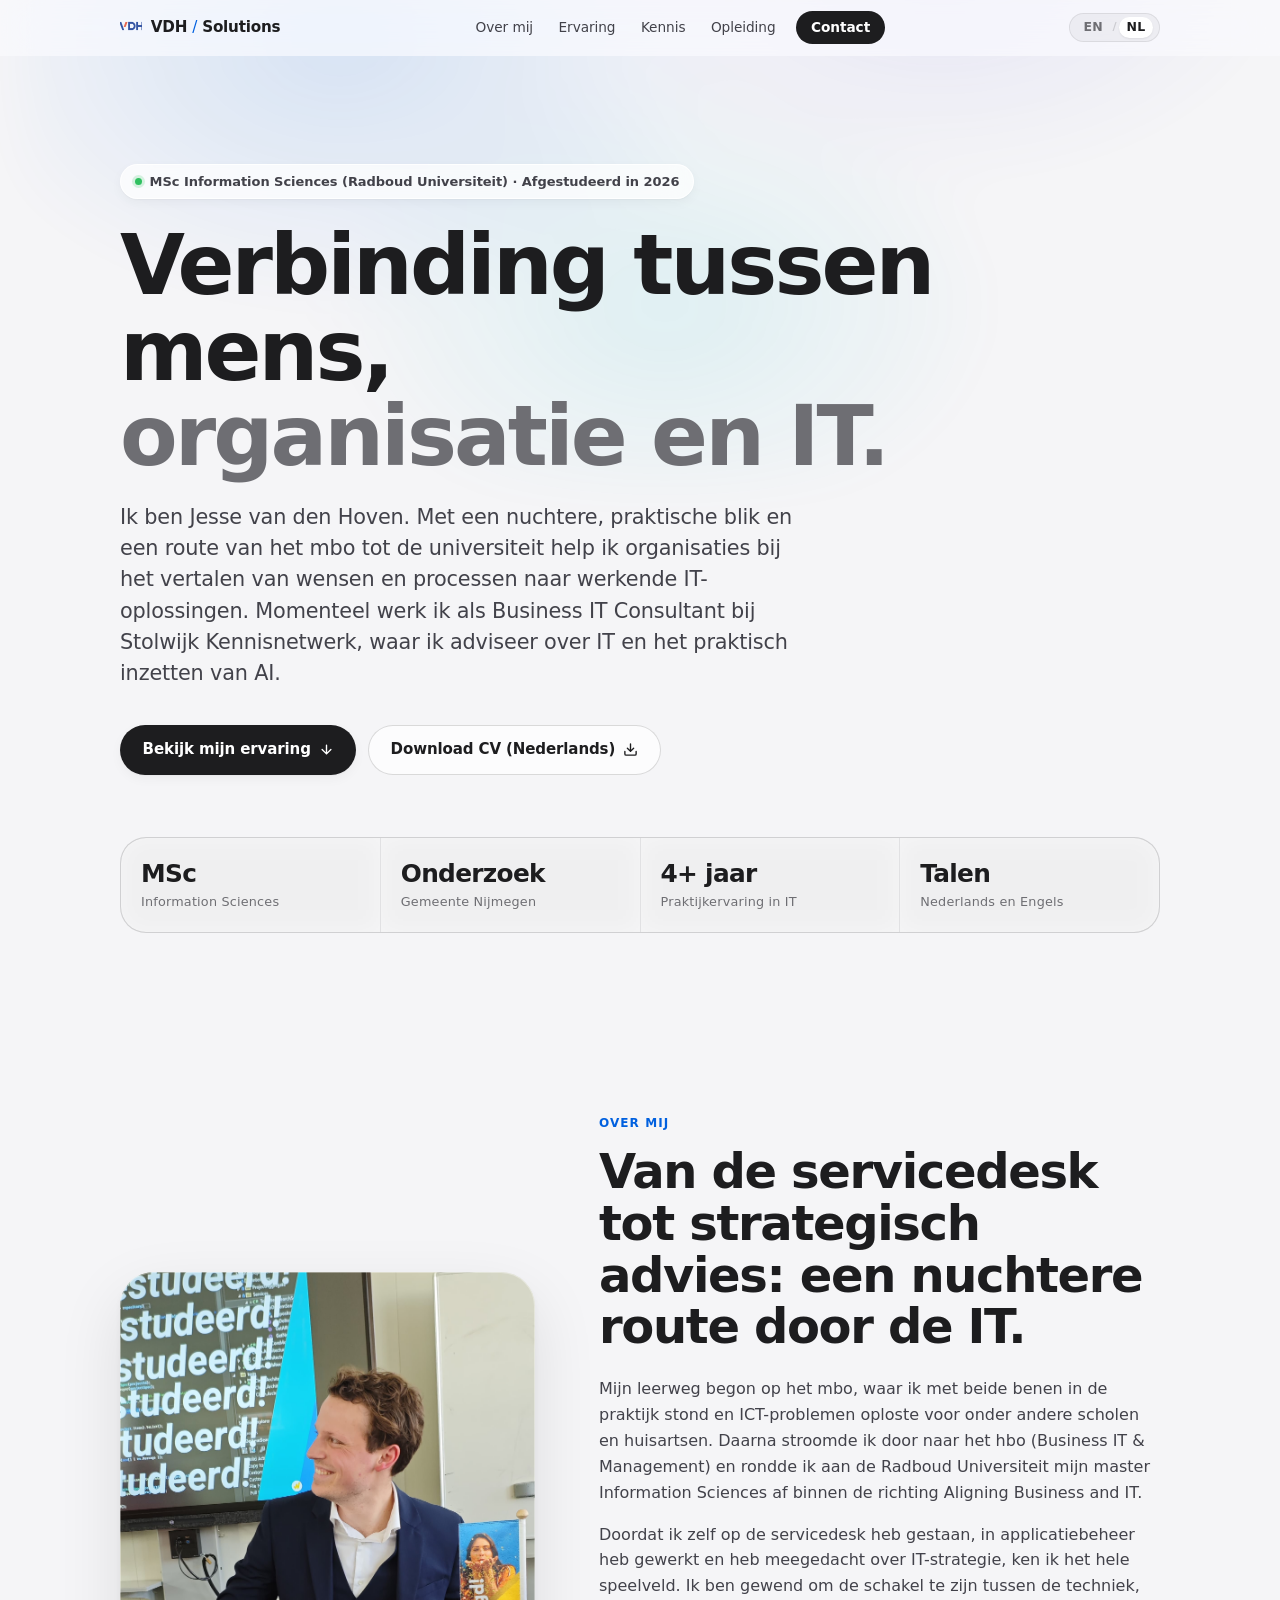
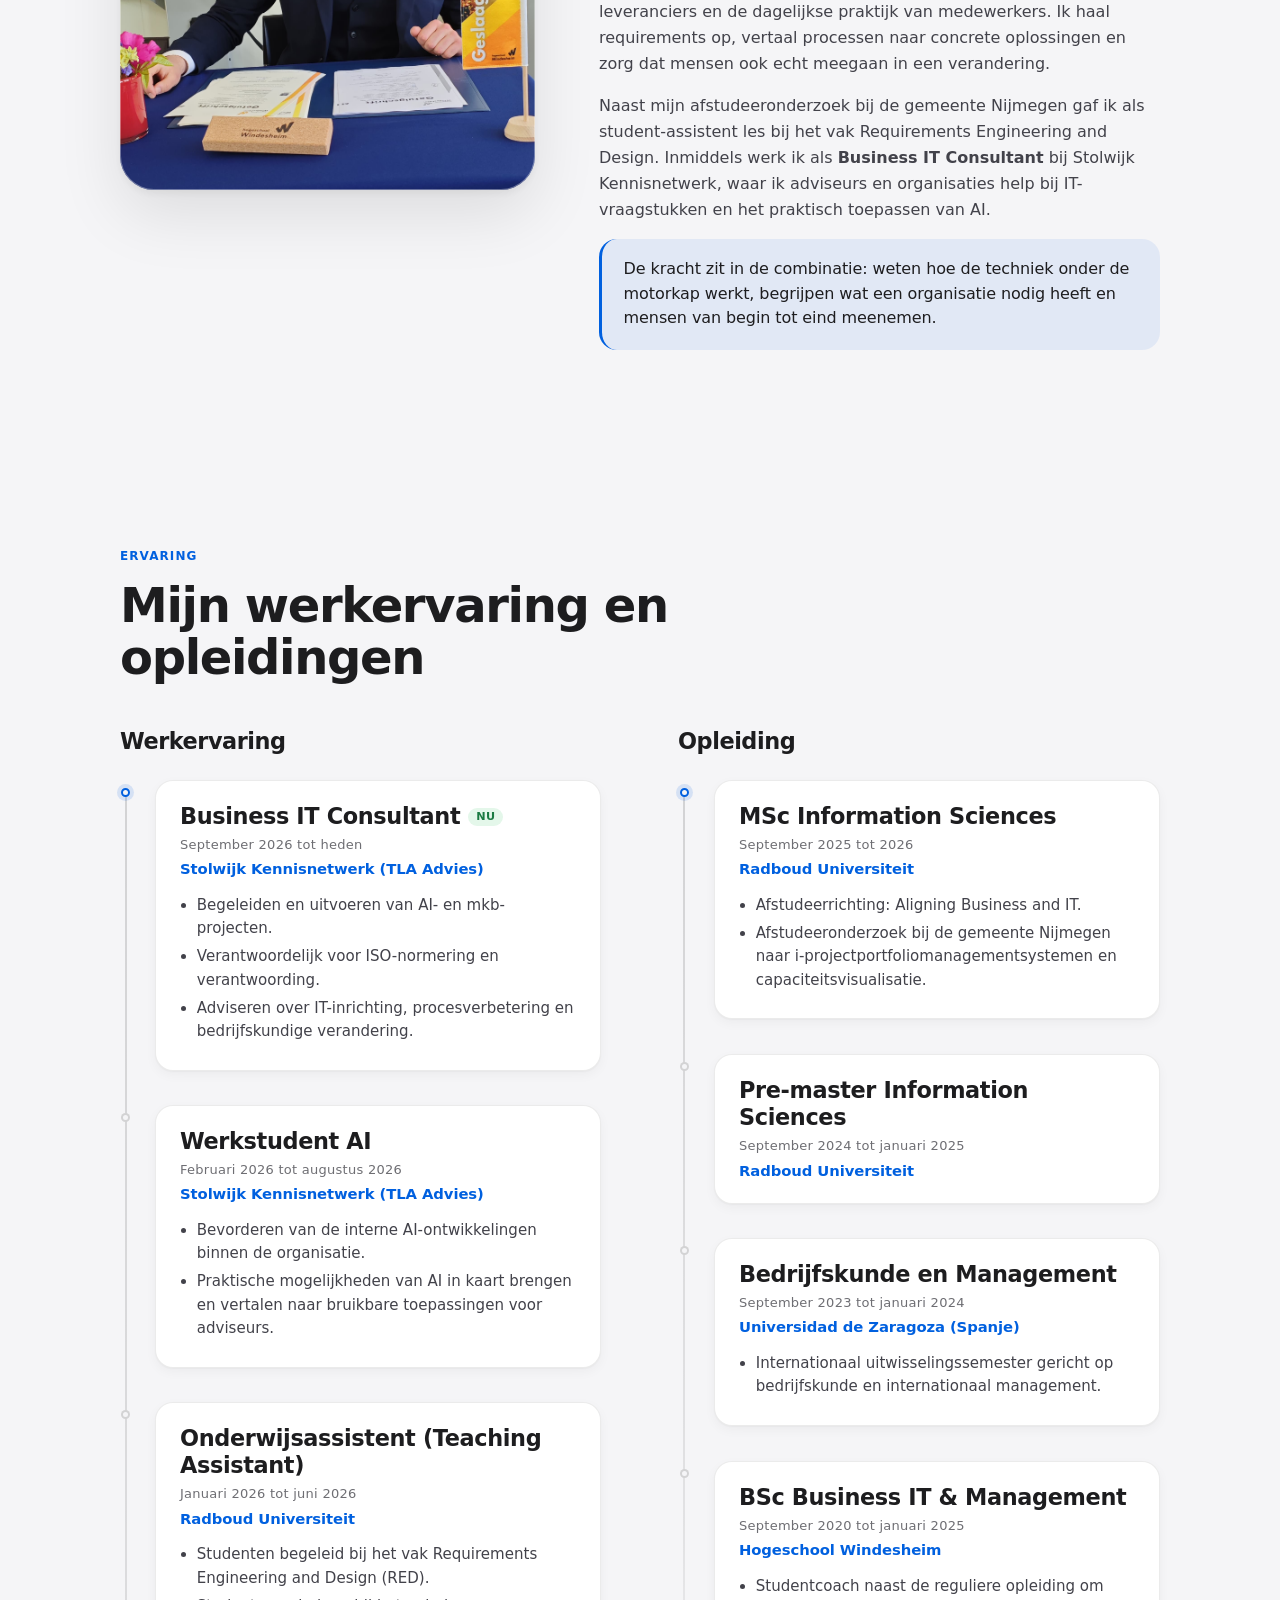
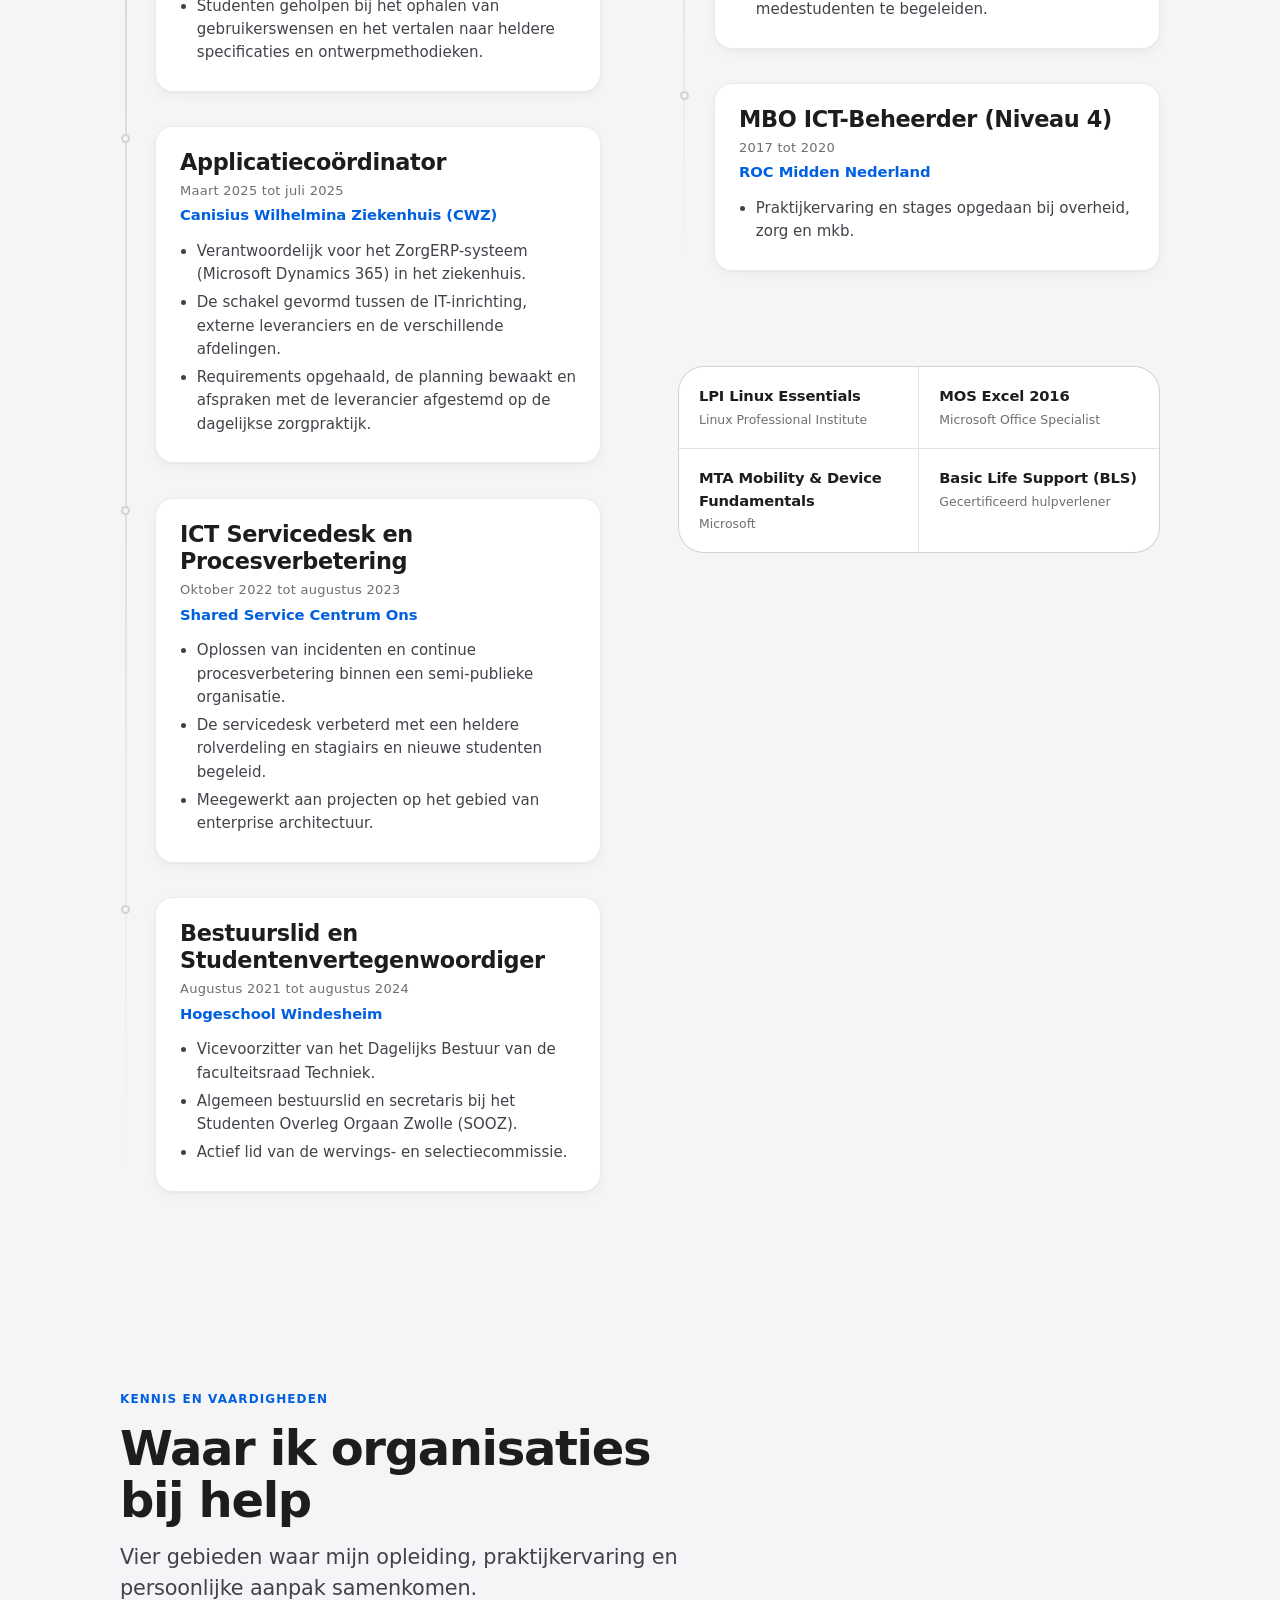
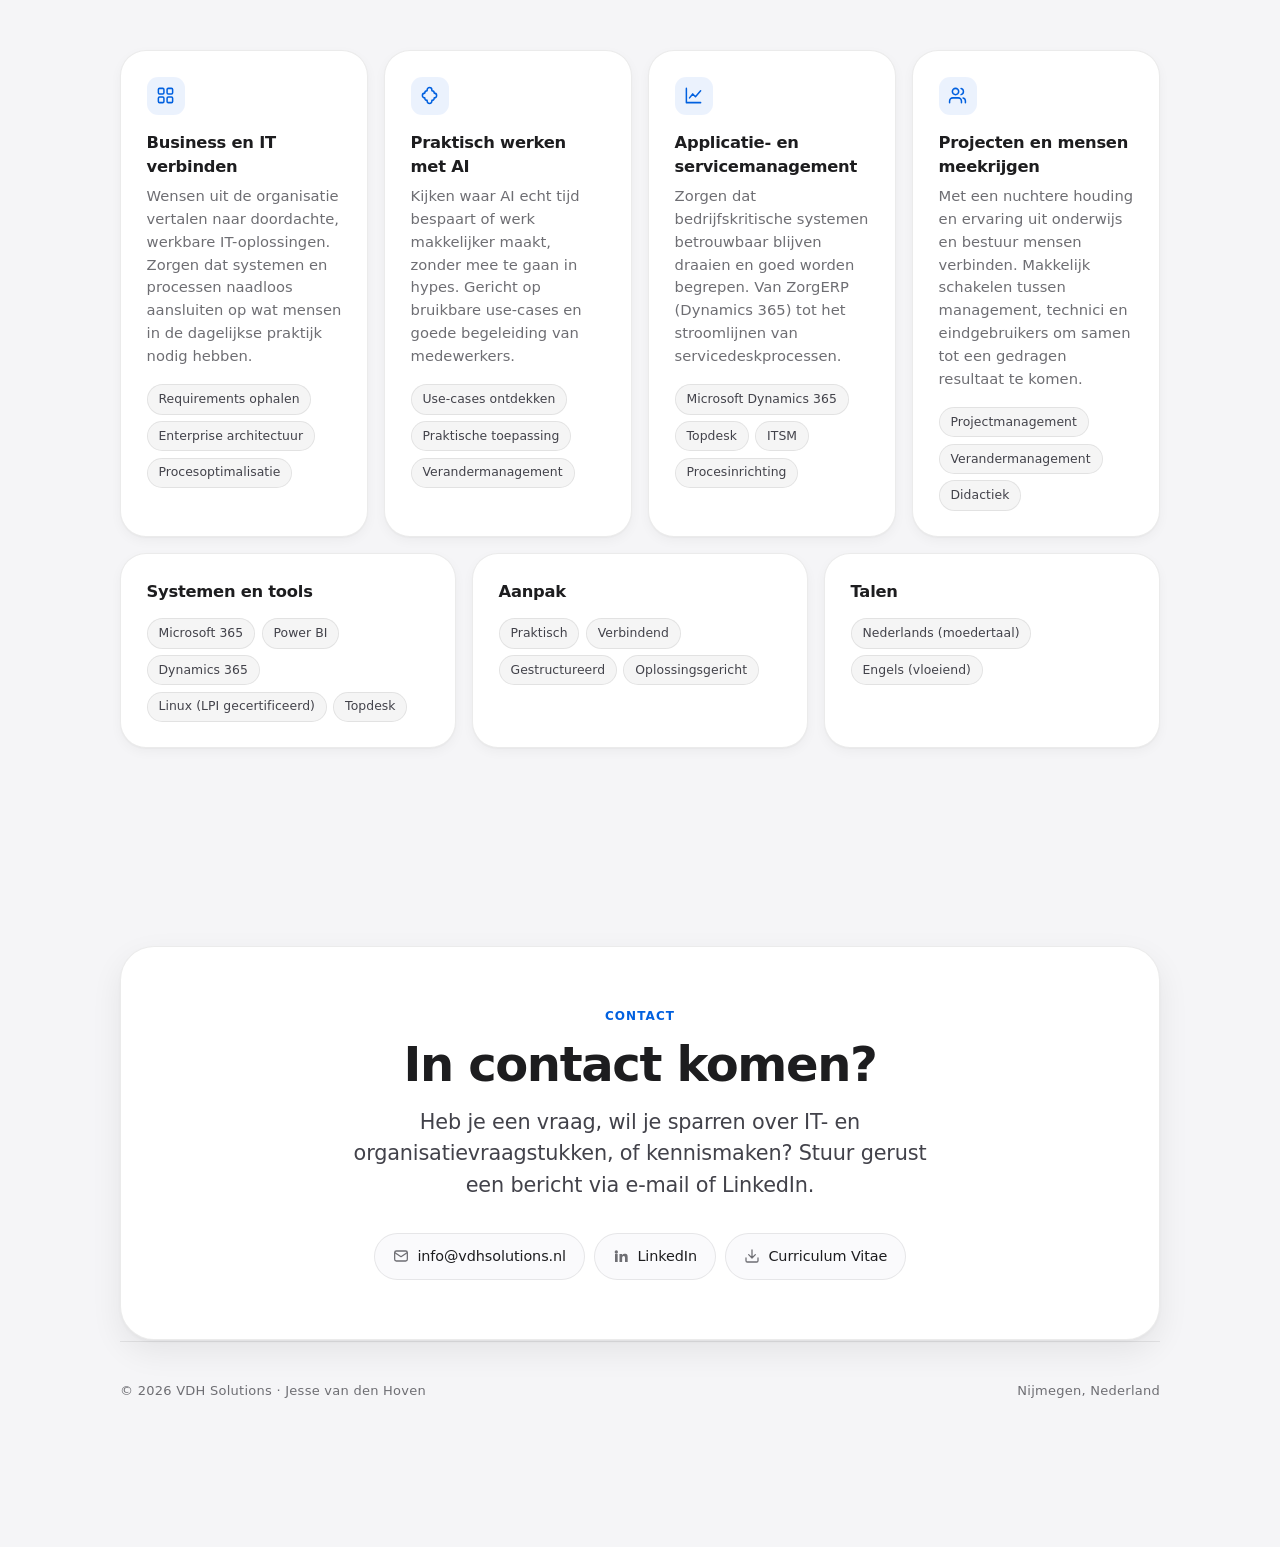
==== commit 07c8e685: "Split Stolwijk roles: Business IT Consultant (since Sept) and Werkstudent AI (Feb-Aug)" ====
--- a/nl/index.html
+++ b/nl/index.html
@@ -664,13 +664,27 @@
             <div class="entry-card">
               <div class="entry-top">
                 <h4 class="h3">Business IT Consultant<span class="now-pill">Nu</span></h4>
-                <span class="meta">Februari 2026 tot heden</span>
+                <span class="meta">September 2026 tot heden</span>
               </div>
               <p class="org">Stolwijk Kennisnetwerk (TLA Advies)</p>
               <ul>
+                <li>Begeleiden en uitvoeren van AI- en mkb-projecten.</li>
+                <li>Verantwoordelijk voor ISO-normering en verantwoording.</li>
                 <li>Adviseren over IT-inrichting, procesverbetering en bedrijfskundige verandering.</li>
+              </ul>
+            </div>
+          </article>
+
+          <article class="entry reveal">
+            <div class="entry-card">
+              <div class="entry-top">
+                <h4 class="h3">Werkstudent AI</h4>
+                <span class="meta">Februari 2026 tot augustus 2026</span>
+              </div>
+              <p class="org">Stolwijk Kennisnetwerk (TLA Advies)</p>
+              <ul>
+                <li>Bevorderen van de interne AI-ontwikkelingen binnen de organisatie.</li>
                 <li>Praktische mogelijkheden van AI in kaart brengen en vertalen naar bruikbare toepassingen voor adviseurs.</li>
-                <li>Medewerkers begeleiden en trainen bij het effectief inzetten van nieuwe technologieën.</li>
               </ul>
             </div>
           </article>
